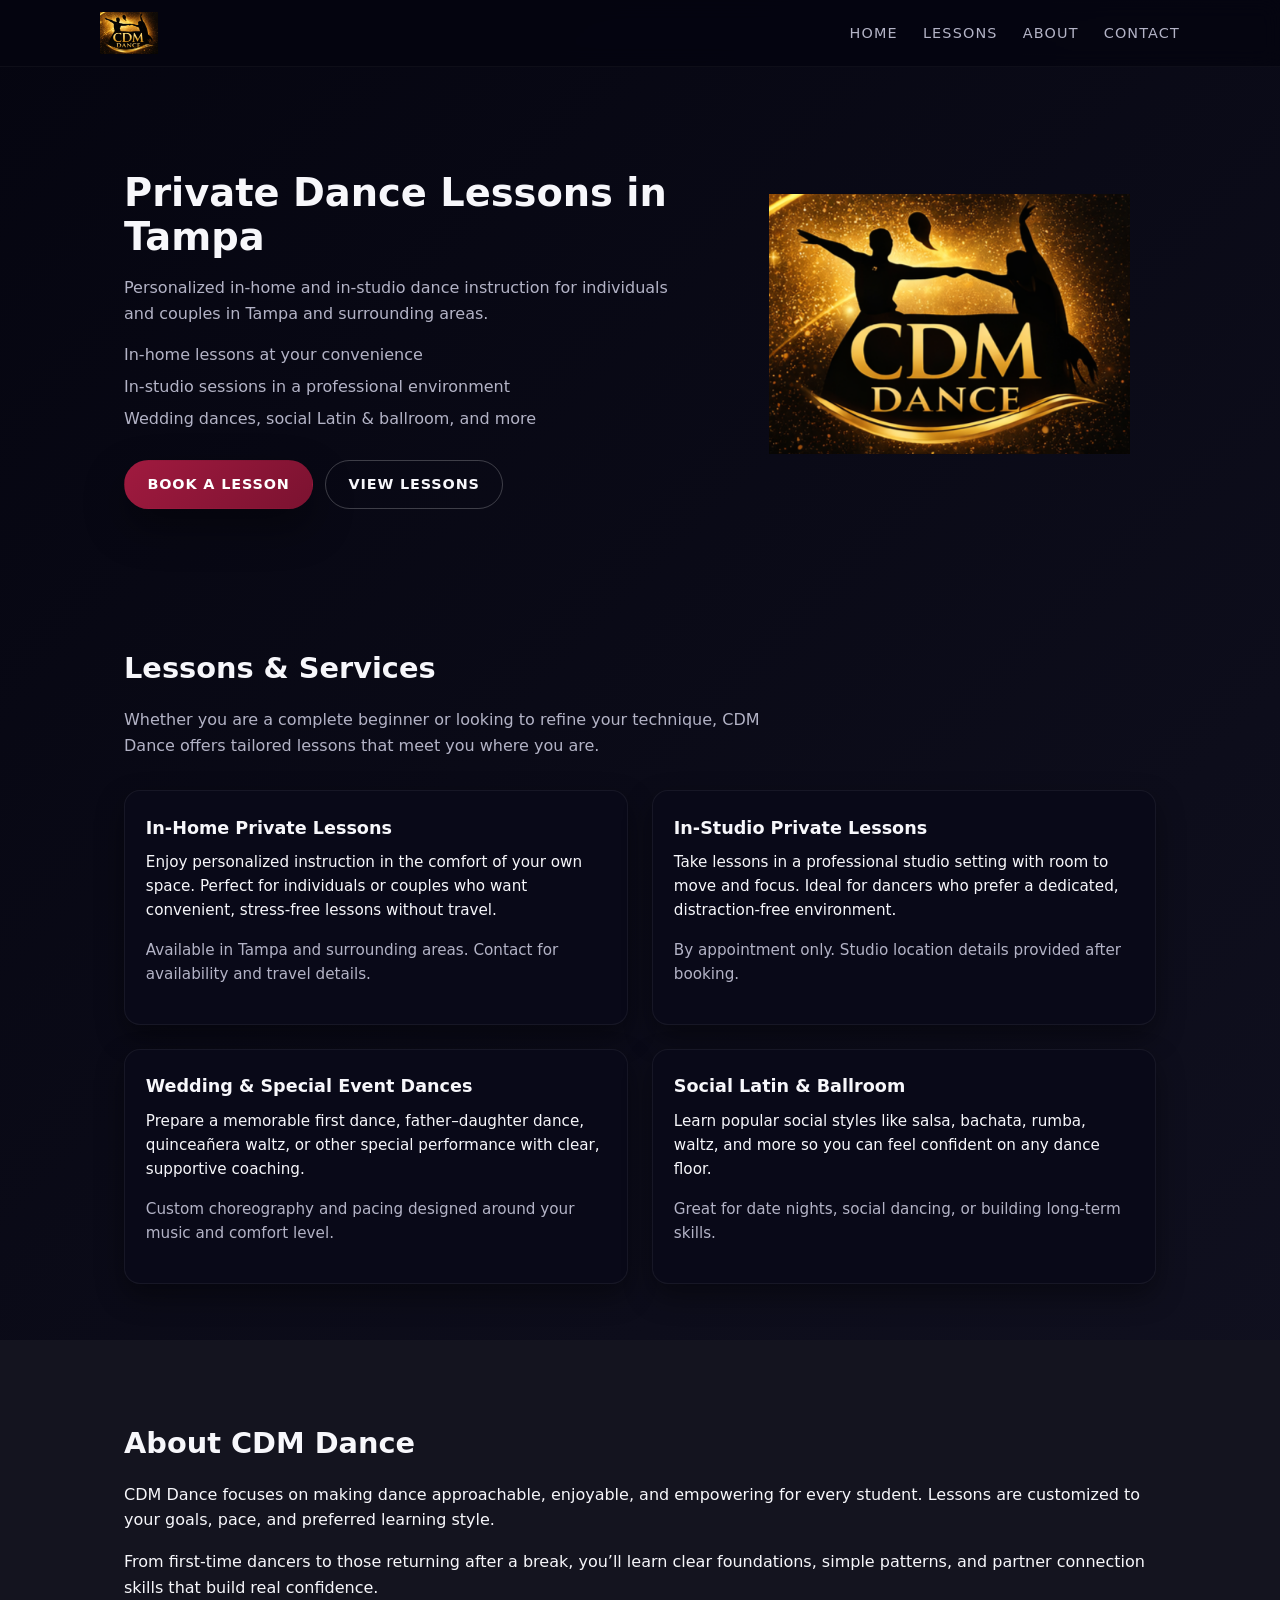
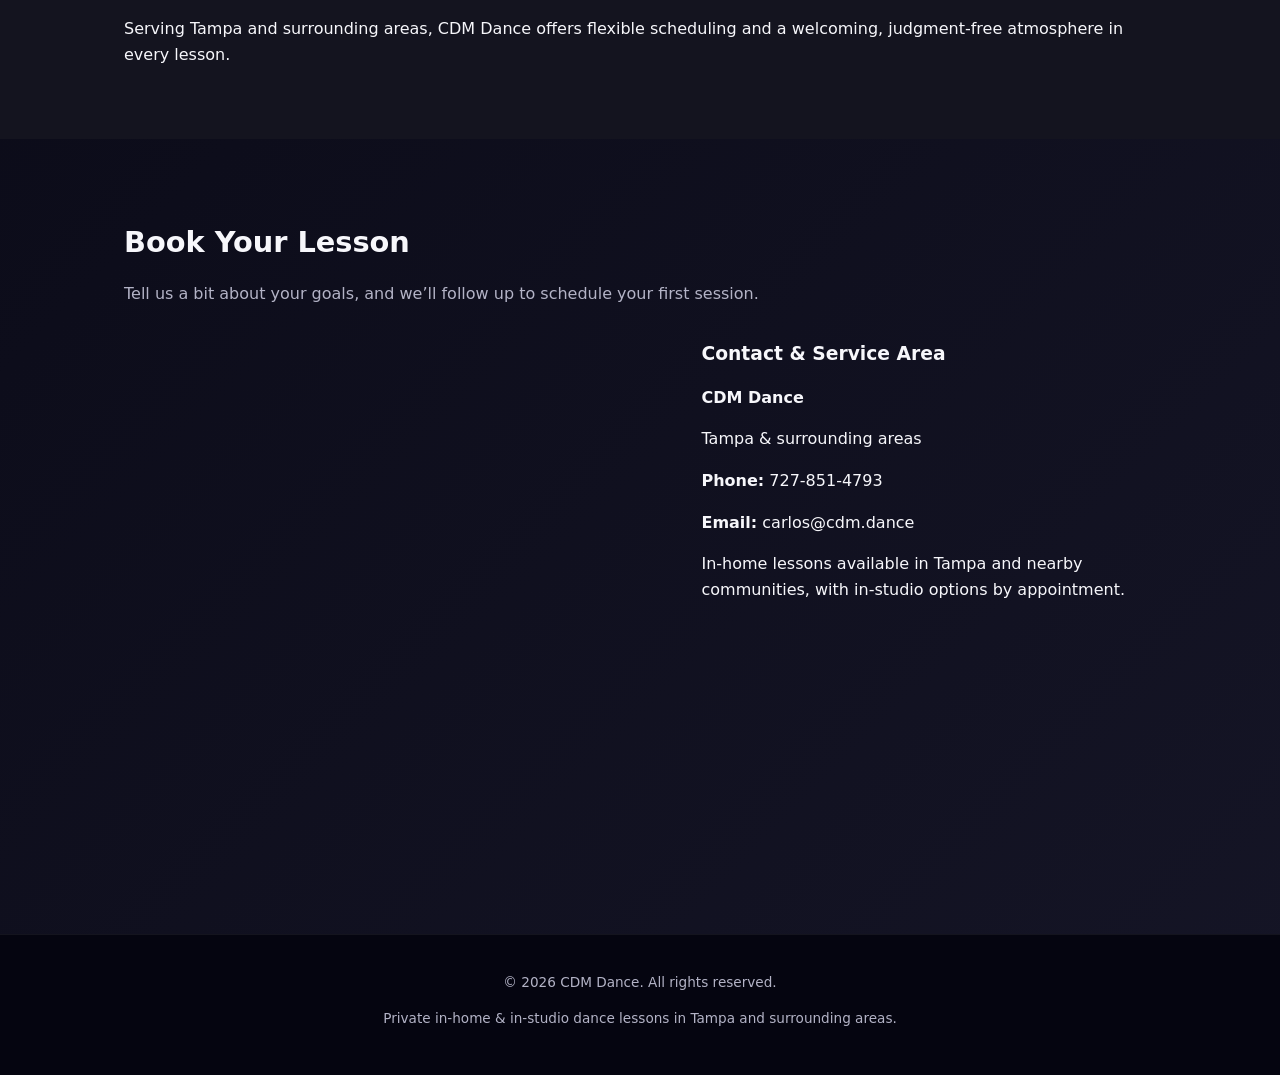
==== index.html @ bc5876c7 "Add files via upload" ====
<!DOCTYPE html>
<html lang="en">
<head>
  <meta charset="UTF-8">
  <meta name="viewport" content="width=device-width, initial-scale=1.0">
  <title>CDM Dance – Private Lessons in Tampa</title>
  <meta name="description" content="Private in-home and in-studio dance lessons in Tampa and surrounding areas. Personalized instruction for individuals and couples.">
  <link rel="stylesheet" href="styles.css">
</head>
<body>
  <header class="site-header">
    <div class="container header-inner">
      <div class="logo">
  <a href="#top">
    <img src="logo.png" alt="CDM Dance logo" class="logo-image">
  </a>
</div>
      <nav class="nav">
        <a href="#home">Home</a>
        <a href="#lessons">Lessons</a>
        <a href="#about">About</a>
        <a href="#contact">Contact</a>
      </nav>
    </div>
  </header>

  <main id="top">
    <!-- Hero / Home -->
    <section id="home" class="hero">
      <div class="container hero-inner">
        <div class="hero-text">
          <h1>Private Dance Lessons in Tampa</h1>
          <p>Personalized in-home and in-studio dance instruction for individuals and couples in Tampa and surrounding areas.</p>
          <ul class="hero-bullets">
            <li>In-home lessons at your convenience</li>
            <li>In-studio sessions in a professional environment</li>
            <li>Wedding dances, social Latin & ballroom, and more</li>
          </ul>
          <div class="hero-cta">
            <a href="#contact" class="btn btn-primary">Book a Lesson</a>
            <a href="#lessons" class="btn btn-secondary">View Lessons</a>
          </div>
        </div>
        <div class="hero-image">
  <div class="hero-logo-wrapper">
    <img src="logo.png" alt="CDM Dance logo" class="hero-logo">
  </div>
</div>
      </div>
    </section>

    <!-- Lessons / Services -->
    <section id="lessons" class="section">
      <div class="container">
        <h2>Lessons & Services</h2>
        <p class="section-intro">Whether you are a complete beginner or looking to refine your technique, CDM Dance offers tailored lessons that meet you where you are.</p>
        <div class="cards">
          <article class="card">
            <h3>In-Home Private Lessons</h3>
            <p>Enjoy personalized instruction in the comfort of your own space. Perfect for individuals or couples who want convenient, stress-free lessons without travel.</p>
            <p class="card-note">Available in Tampa and surrounding areas. Contact for availability and travel details.</p>
          </article>
          <article class="card">
            <h3>In-Studio Private Lessons</h3>
            <p>Take lessons in a professional studio setting with room to move and focus. Ideal for dancers who prefer a dedicated, distraction-free environment.</p>
            <p class="card-note">By appointment only. Studio location details provided after booking.</p>
          </article>
          <article class="card">
            <h3>Wedding & Special Event Dances</h3>
            <p>Prepare a memorable first dance, father–daughter dance, quinceañera waltz, or other special performance with clear, supportive coaching.</p>
            <p class="card-note">Custom choreography and pacing designed around your music and comfort level.</p>
          </article>
          <article class="card">
            <h3>Social Latin & Ballroom</h3>
            <p>Learn popular social styles like salsa, bachata, rumba, waltz, and more so you can feel confident on any dance floor.</p>
            <p class="card-note">Great for date nights, social dancing, or building long-term skills.</p>
          </article>
        </div>
      </div>
    </section>

    <!-- About -->
    <section id="about" class="section section-alt">
      <div class="container about-inner">
        <div>
          <h2>About CDM Dance</h2>
          <p>CDM Dance focuses on making dance approachable, enjoyable, and empowering for every student. Lessons are customized to your goals, pace, and preferred learning style.</p>
          <p>From first-time dancers to those returning after a break, you’ll learn clear foundations, simple patterns, and partner connection skills that build real confidence.</p>
          <p>Serving Tampa and surrounding areas, CDM Dance offers flexible scheduling and a welcoming, judgment-free atmosphere in every lesson.</p>
        </div>
      </div>
    </section>

    <!-- Contact -->
    <section id="contact" class="section">
      <div class="container">
        <h2>Book Your Lesson</h2>
        <p class="section-intro">Tell us a bit about your goals, and we’ll follow up to schedule your first session.</p>
        <div class="contact-layout">
         
    
    <iframe
      id="JotFormIFrame-260265611963054"
      title="Book Your First Dance Lesson"
      onload="window.parent.scrollTo(0,0)"
      allowtransparency="true"
      allow="geolocation; microphone; camera; fullscreen; payment"
      src="https://form.jotform.com/Mateu_Carlos/book-your-first-dance-lesson"
      frameborder="0"
      style="min-width:100%;max-width:100%;height:539px;border:none;"
      scrolling="no"
    >
    </iframe>
    <script src='https://cdn.jotfor.ms/s/umd/latest/for-form-embed-handler.js'></script>
    <script>window.jotformEmbedHandler("iframe[id='JotFormIFrame-260265611963054']", "https://form.jotform.com/")</script>
    
    

          <div class="contact-details">
            <h3>Contact & Service Area</h3>
            <p><strong>CDM Dance</strong></p>
            <p>Tampa & surrounding areas</p>
            <p><strong>Phone:</strong> <span>727-851-4793</span></p>
            <p><strong>Email:</strong> <span>carlos@cdm.dance</span></p>
            <p>In-home lessons available in Tampa and nearby communities, with in-studio options by appointment.</p>
          </div>
        </div>
      </div>
    </section>
  </main>

  <footer class="site-footer">
    <div class="container footer-inner">
      <p>&copy; <span id="year"></span> CDM Dance. All rights reserved.</p>
      <p class="footer-note">Private in-home & in-studio dance lessons in Tampa and surrounding areas.</p>
    </div>
  </footer>

  <script>
    // Set current year in footer
    document.getElementById('year').textContent = new Date().getFullYear();
  </script>
</body>
</html>
---- styles.css ----
:root {
  --primary: #a01a3f;      /* deep dance-inspired red */
  --primary-dark: #7b1230;
  --bg: #0b0b10;
  --bg-alt: #14141f;
  --text: #f7f7fb;
  --muted: #b3b3c6;
  --accent: #f5b042;
  --border: #26263a;
  --radius: 8px;
  --shadow-soft: 0 18px 40px rgba(0, 0, 0, 0.4);
  --max-width: 1080px;
  --font-main: system-ui, -apple-system, BlinkMacSystemFont, "Segoe UI", sans-serif;
}
.logo-image {
  height: 42px;
  display: block;
}

/* Replace the old hero-placeholder styles with these if you like,
   or just add these in addition. */
.hero-logo-wrapper {
  width: 100%;
  min-height: 220px;
  display: flex;
  align-items: center;
  justify-content: center;
}

.hero-logo {
  max-width: 100%;
  max-height: 260px;
  display: block;
}


/* Global reset */
*,
*::before,
*::after {
  box-sizing: border-box;
}

html,
body {
  margin: 0;
  padding: 0;
}

body {
  font-family: var(--font-main);
  background: linear-gradient(135deg, #050510, #151526);
  color: var(--text);
  line-height: 1.6;
}

/* Layout helpers */
.container {
  width: 100%;
  max-width: var(--max-width);
  margin: 0 auto;
  padding: 0 1.5rem;
}

/* Header */
.site-header {
  position: sticky;
  top: 0;
  z-index: 100;
  background: rgba(5, 5, 16, 0.9);
  backdrop-filter: blur(10px);
  border-bottom: 1px solid rgba(255, 255, 255, 0.04);
}

.header-inner {
  display: flex;
  align-items: center;
  justify-content: space-between;
  padding: 0.75rem 0;
}

.logo a {
  font-weight: 700;
  letter-spacing: 0.06em;
  text-transform: uppercase;
  font-size: 0.95rem;
  color: var(--text);
  text-decoration: none;
}

.nav a {
  margin-left: 1.25rem;
  font-size: 0.9rem;
  color: var(--muted);
  text-decoration: none;
  text-transform: uppercase;
  letter-spacing: 0.08em;
}

.nav a:hover {
  color: var(--accent);
}

/* Hero */
.hero {
  padding: 4.5rem 0 3.5rem;
}

.hero-inner {
  display: grid;
  grid-template-columns: minmax(0, 1.4fr) minmax(0, 1fr);
  gap: 2.5rem;
  align-items: center;
}

.hero-text h1 {
  font-size: 2.4rem;
  line-height: 1.15;
  margin-bottom: 1rem;
}

.hero-text p {
  font-size: 1rem;
  color: var(--muted);
  margin-bottom: 1rem;
}

.hero-bullets {
  list-style: none;
  padding: 0;
  margin: 0 0 1.75rem;
  color: var(--muted);
}

.hero-bullets li {
  margin-bottom: 0.4rem;
}

.hero-cta {
  display: flex;
  flex-wrap: wrap;
  gap: 0.75rem;
}

/* Buttons */
.btn {
  display: inline-flex;
  align-items: center;
  justify-content: center;
  padding: 0.75rem 1.4rem;
  border-radius: 999px;
  font-size: 0.9rem;
  font-weight: 600;
  letter-spacing: 0.06em;
  text-transform: uppercase;
  border: 1px solid transparent;
  cursor: pointer;
  text-decoration: none;
  transition: transform 0.15s ease, box-shadow 0.15s ease, background 0.15s ease, color 0.15s ease;
}

.btn-primary {
  background: linear-gradient(135deg, var(--primary), var(--primary-dark));
  color: #fff;
  box-shadow: var(--shadow-soft);
}

.btn-primary:hover {
  transform: translateY(-1px);
  box-shadow: 0 10px 26px rgba(0, 0, 0, 0.6);
}

.btn-secondary {
  background: transparent;
  color: var(--text);
  border-color: rgba(255, 255, 255, 0.22);
}

.btn-secondary:hover {
  border-color: var(--accent);
  color: var(--accent);
}

.full-width {
  width: 100%;
}

/* Hero image placeholder */
.hero-image {
  display: flex;
  align-items: center;
  justify-content: center;
}

.hero-placeholder {
  width: 100%;
  min-height: 220px;
  border-radius: 1.5rem;
  background: radial-gradient(circle at top left, rgba(255, 255, 255, 0.12), transparent 55%), #11111e;
  border: 1px solid rgba(255, 255, 255, 0.06);
  box-shadow: var(--shadow-soft);
  display: flex;
  flex-direction: column;
  align-items: center;
  justify-content: center;
  text-align: center;
}

.hero-placeholder span:first-child {
  font-size: 1.3rem;
  font-weight: 700;
  letter-spacing: 0.15em;
  text-transform: uppercase;
}

.hero-placeholder span:last-child {
  margin-top: 0.5rem;
  font-size: 0.9rem;
  color: var(--muted);
}

/* Sections */
.section {
  padding: 3.5rem 0;
}

.section-alt {
  background: var(--bg-alt);
}

.section h2 {
  font-size: 1.8rem;
  margin-bottom: 0.5rem;
}

.section-intro {
  max-width: 640px;
  color: var(--muted);
  margin-bottom: 2rem;
}

/* Cards (Lessons) */
.cards {
  display: grid;
  grid-template-columns: repeat(2, minmax(0, 1fr));
  gap: 1.5rem;
}

.card {
  background: rgba(10, 10, 25, 0.95);
  border-radius: 1rem;
  padding: 1.4rem 1.3rem;
  border: 1px solid rgba(255, 255, 255, 0.06);
  box-shadow: 0 12px 28px rgba(0, 0, 0, 0.4);
}

.card h3 {
  margin-top: 0;
  margin-bottom: 0.5rem;
  font-size: 1.1rem;
}

.card p {
  margin-top: 0;
  font-size: 0.95rem;
}

.card-note {
  margin-top: 0.75rem;
  font-size: 0.85rem;
  color: var(--muted);
}

/* About */
.about-inner {
  display: flex;
  gap: 2rem;
}

/* Contact */
.contact-layout {
  display: grid;
  grid-template-columns: minmax(0, 1.2fr) minmax(0, 1fr);
  gap: 2rem;
  align-items: flex-start;
}

.contact-form {
  background: rgba(7, 7, 20, 0.95);
  border-radius: 1rem;
  padding: 1.5rem;
  border: 1px solid rgba(255, 255, 255, 0.06);
  box-shadow: var(--shadow-soft);
}

.contact-form label {
  display: block;
  font-size: 0.85rem;
  margin-bottom: 0.75rem;
}

.contact-form input,
.contact-form select,
.contact-form textarea {
  width: 100%;
  margin-top: 0.3rem;
  padding: 0.55rem 0.7rem;
  border-radius: 0.6rem;
  border: 1px solid rgba(255, 255, 255, 0.18);
  background: rgba(3, 3, 15, 0.9);
  color: var(--text);
  font: inherit;
}

.contact-form input:focus,
.contact-form select:focus,
.contact-form textarea:focus {
  outline: 1px solid var(--accent);
  outline-offset: 1px;
}

.contact-details h3 {
  margin-top: 0;
  margin-bottom: 0.5rem;
}

/* Footer */
.site-footer {
  border-top: 1px solid rgba(255, 255, 255, 0.06);
  padding: 1.5rem 0 2rem;
  background: #050510;
}

.footer-inner {
  text-align: center;
  font-size: 0.85rem;
  color: var(--muted);
}

.footer-note {
  margin-top: 0.35rem;
}

/* Responsive */
@media (max-width: 900px) {
  .hero-inner,
  .cards,
  .contact-layout {
    grid-template-columns: minmax(0, 1fr);
  }

  .hero {
    padding-top: 3.25rem;
  }

  .hero-inner {
    gap: 2rem;
  }
}

@media (max-width: 720px) {
  .header-inner {
    flex-direction: column;
    align-items: flex-start;
  }

  .nav {
    margin-top: 0.5rem;
  }

  .nav a {
    margin: 0 0.75rem 0.4rem 0;
  }

  .hero-text h1 {
    font-size: 2rem;
  }
}
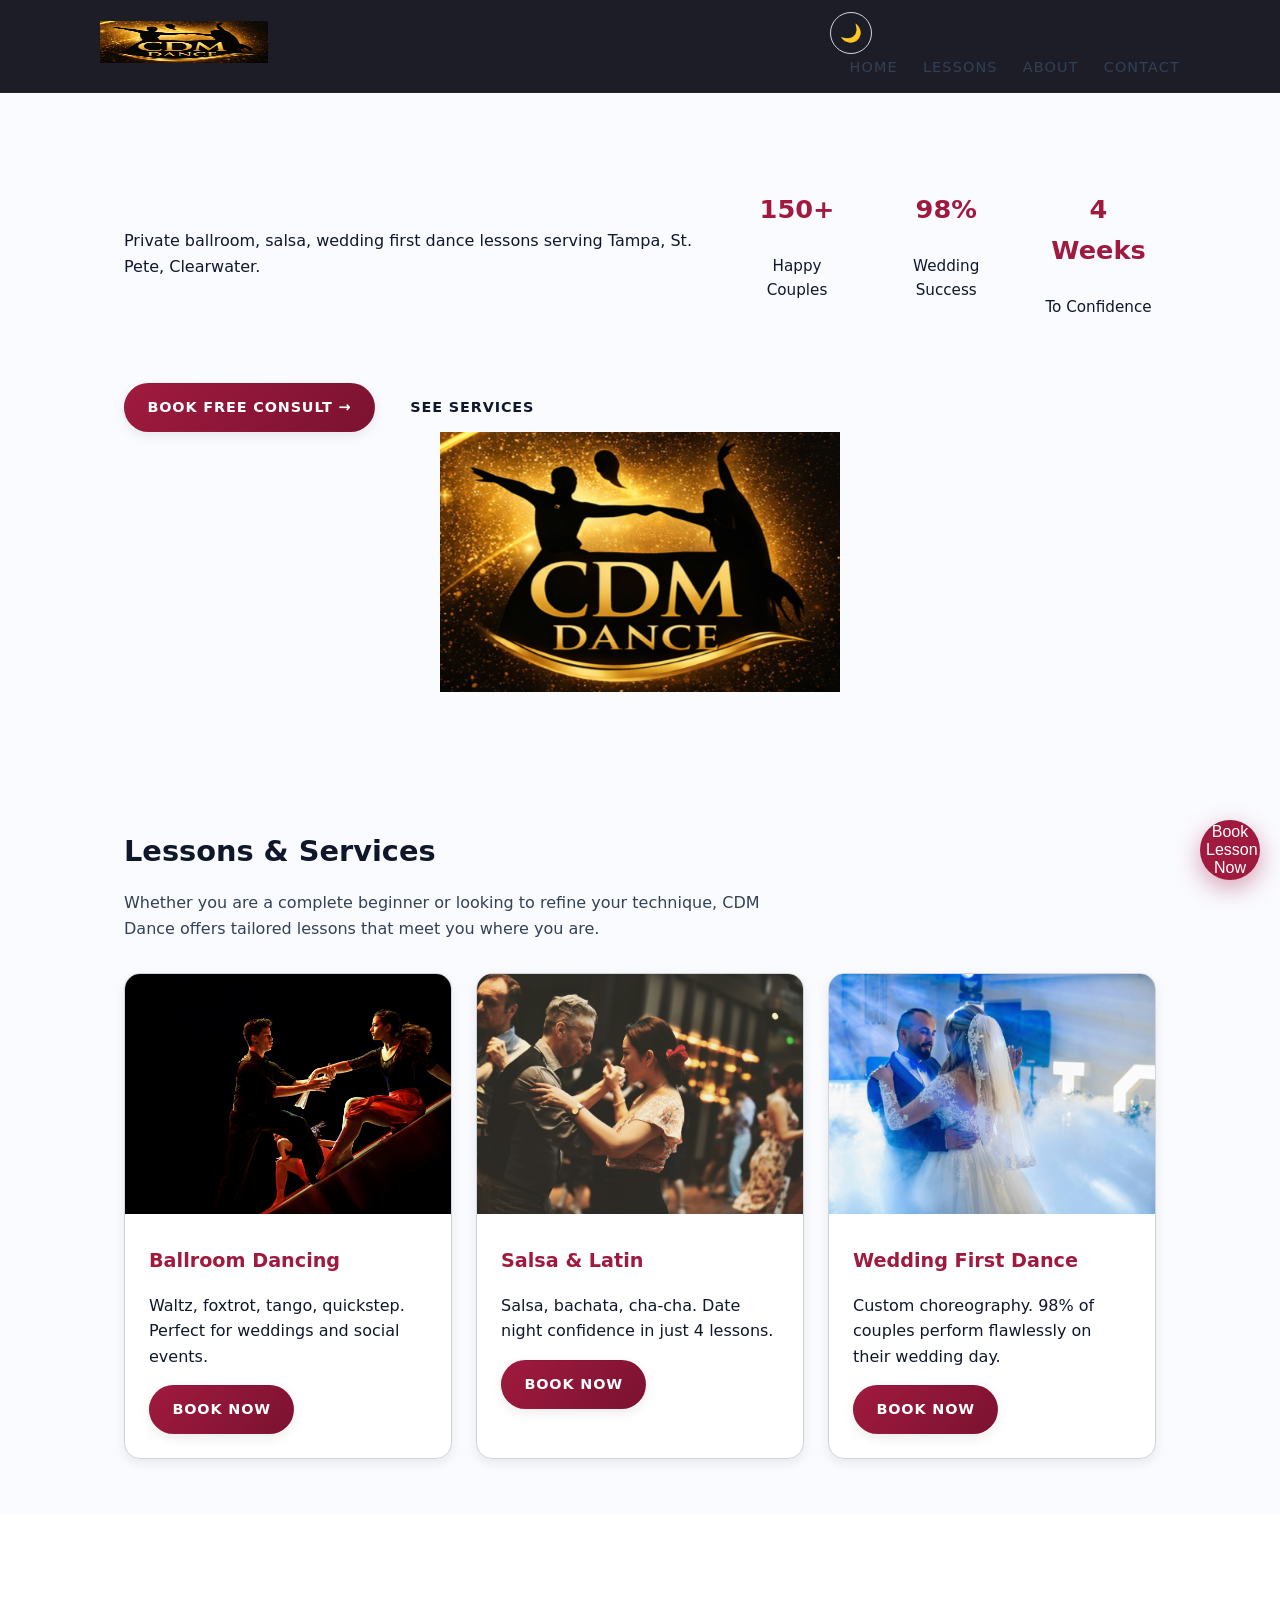
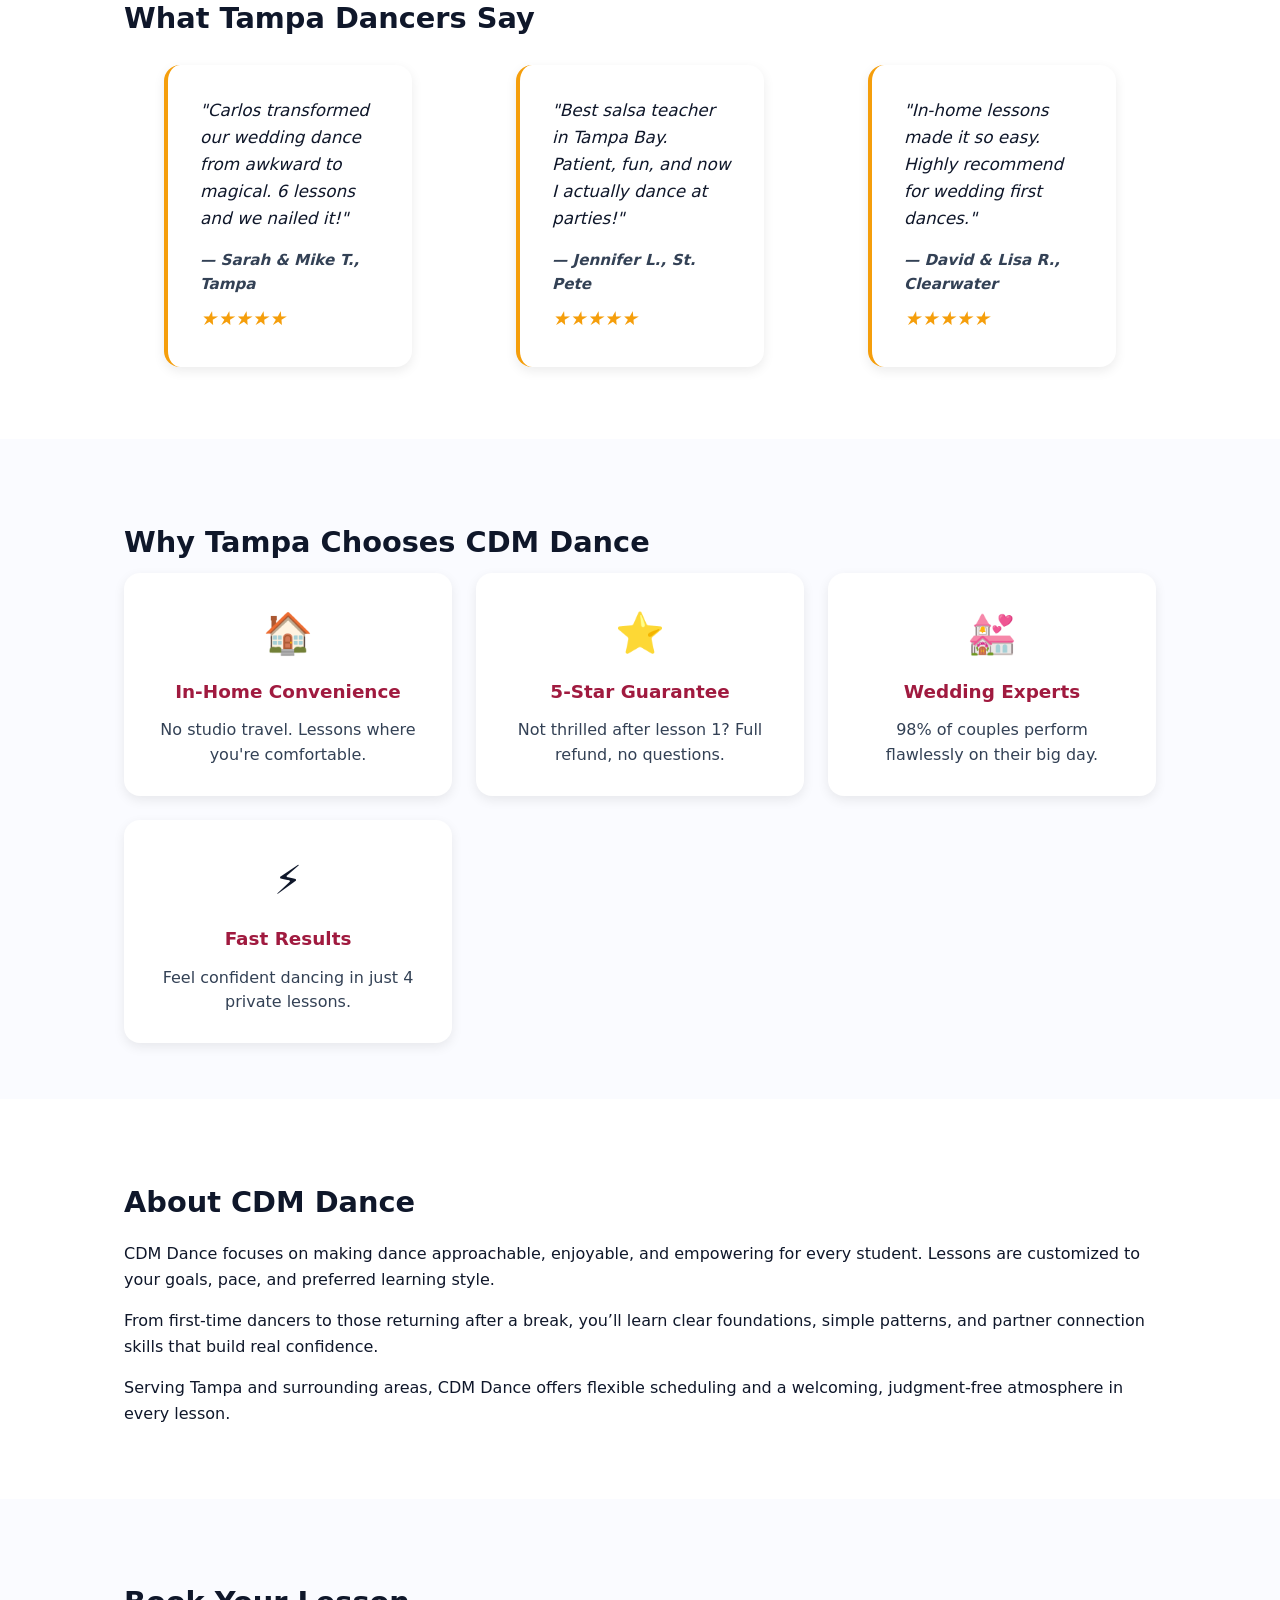
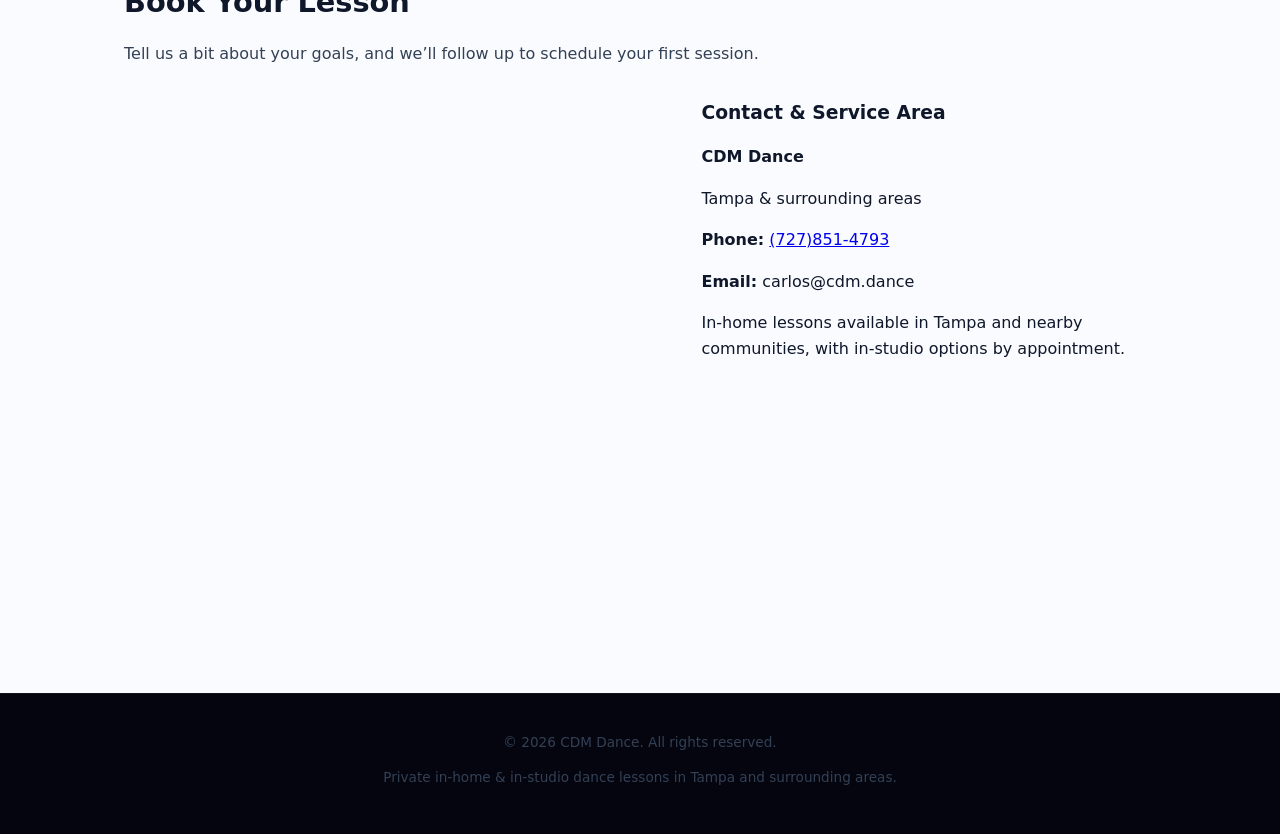
==== commit 6649eaeb: "Add files via upload" ====
--- a/index.html
+++ b/index.html
@@ -3,8 +3,44 @@
 <head>
   <meta charset="UTF-8">
   <meta name="viewport" content="width=device-width, initial-scale=1.0">
-  <title>CDM Dance – Private Lessons in Tampa</title>
-  <meta name="description" content="Private in-home and in-studio dance lessons in Tampa and surrounding areas. Personalized instruction for individuals and couples.">
+<meta name="robots" content="index, follow">
+<meta name="mobile-web-app-capable" content="yes">
+<link rel="dns-prefetch" href="//fonts.googleapis.com">
+  
+  <!-- SEO Title & Description -->
+  <title>Private Ballroom Dance Lessons Tampa | CDM Dance | In-Home</title>
+  <meta name="description" content="⭐5 Private dance lessons Tampa. In-home ballroom, wedding first dance, salsa. Serving Tampa, St Pete, Clearwater. Book your 1st lesson now!">
+  
+  <!-- Keywords for Tampa searches -->
+  <meta name="keywords" content="dance lessons Tampa, ballroom Tampa, wedding dance Tampa, salsa lessons Tampa, private dance instructor">
+  
+  <!-- Social Media Sharing -->
+  <meta property="og:title" content="Private Dance Lessons Tampa | CDM Dance">
+  <meta property="og:description" content="Tampa's top private dance instructor. Wedding dances, ballroom, salsa. In-home lessons.">
+  <meta property="og:image" content="https://cdm.dance/logo.jpg">
+  <meta property="og:url" content="https://cdm.dance">
+  
+  <!-- Google Rich Results -->
+  <script type="application/ld+json">
+  {
+    "@context": "https://schema.org",
+    "@type": "DanceInstruction",
+    "name": "CDM Dance - Carlos",
+    "description": "Private ballroom dance lessons in Tampa Bay",
+    "url": "https://cdm.dance",
+    "areaServed": {
+      "@type": "Place",
+      "name": "Tampa Bay Area"
+    },
+    "telephone": "+1-727-851-4793"
+  }
+  </script>
+  
+  <!-- Speed Boost -->
+  <link rel="preload" href="styles.css" as="style">
+  <link rel="preload" href="logo.jpg" as="image">
+  <link rel="canonical" href="https://cdm.dance">
+  
   <link rel="stylesheet" href="styles.css">
 </head>
 <body>
@@ -12,10 +48,13 @@
     <div class="container header-inner">
       <div class="logo">
   <a href="#top">
-    <img src="logo.png" alt="CDM Dance logo" class="logo-image">
+    <img src="logo.png" alt="CDM Dance - Private Dance Lessons Tampa" class="logo-image" width="168" height="42" loading="eager">
   </a>
 </div>
       <nav class="nav">
+<button id="theme-toggle" class="theme-toggle" aria-label="Toggle theme">
+  🌙
+</button>
         <a href="#home">Home</a>
         <a href="#lessons">Lessons</a>
         <a href="#about">About</a>
@@ -28,22 +67,21 @@
     <!-- Hero / Home -->
     <section id="home" class="hero">
       <div class="container hero-inner">
-        <div class="hero-text">
-          <h1>Private Dance Lessons in Tampa</h1>
-          <p>Personalized in-home and in-studio dance instruction for individuals and couples in Tampa and surrounding areas.</p>
-          <ul class="hero-bullets">
-            <li>In-home lessons at your convenience</li>
-            <li>In-studio sessions in a professional environment</li>
-            <li>Wedding dances, social Latin & ballroom, and more</li>
-          </ul>
-          <div class="hero-cta">
-            <a href="#contact" class="btn btn-primary">Book a Lesson</a>
-            <a href="#lessons" class="btn btn-secondary">View Lessons</a>
-          </div>
+          <p>Private ballroom, salsa, wedding first dance lessons serving Tampa, St. Pete, Clearwater.</p>
+  <div class="stats-row">
+    <div class="stat"><strong>150+</strong><br>Happy Couples</div>
+    <div class="stat"><strong>98%</strong><br>Wedding Success</div>
+    <div class="stat"><strong>4 Weeks</strong><br>To Confidence</div>
+  </div>
+  <div class="hero-cta">
+    <a href="#contact" class="btn btn-primary">Book Free Consult →</a>
+    <a href="#lessons" class="btn btn-secondary">See Services</a>
+  </div>
+</div>
         </div>
         <div class="hero-image">
   <div class="hero-logo-wrapper">
-    <img src="logo.png" alt="CDM Dance logo" class="hero-logo">
+    <img src="logo.png" alt="CDM Dance logo" class="hero-logo" width="400" height="260" loading="lazy">
   </div>
 </div>
       </div>
@@ -54,31 +92,92 @@
       <div class="container">
         <h2>Lessons & Services</h2>
         <p class="section-intro">Whether you are a complete beginner or looking to refine your technique, CDM Dance offers tailored lessons that meet you where you are.</p>
-        <div class="cards">
-          <article class="card">
-            <h3>In-Home Private Lessons</h3>
-            <p>Enjoy personalized instruction in the comfort of your own space. Perfect for individuals or couples who want convenient, stress-free lessons without travel.</p>
-            <p class="card-note">Available in Tampa and surrounding areas. Contact for availability and travel details.</p>
-          </article>
-          <article class="card">
-            <h3>In-Studio Private Lessons</h3>
-            <p>Take lessons in a professional studio setting with room to move and focus. Ideal for dancers who prefer a dedicated, distraction-free environment.</p>
-            <p class="card-note">By appointment only. Studio location details provided after booking.</p>
-          </article>
-          <article class="card">
-            <h3>Wedding & Special Event Dances</h3>
-            <p>Prepare a memorable first dance, father–daughter dance, quinceañera waltz, or other special performance with clear, supportive coaching.</p>
-            <p class="card-note">Custom choreography and pacing designed around your music and comfort level.</p>
-          </article>
-          <article class="card">
-            <h3>Social Latin & Ballroom</h3>
-            <p>Learn popular social styles like salsa, bachata, rumba, waltz, and more so you can feel confident on any dance floor.</p>
-            <p class="card-note">Great for date nights, social dancing, or building long-term skills.</p>
-          </article>
-        </div>
-      </div>
-    </section>
-
+       <div class="service-grid">
+  <article class="service-card">
+    <img src="ballroom.jpg" alt="Ballroom waltz lesson Tampa private instructor" loading="lazy" width="400" height="300">
+    <div class="service-content">
+      <h3>Ballroom Dancing</h3>
+      <p>Waltz, foxtrot, tango, quickstep. Perfect for weddings and social events.</p>
+      <a href="#contact" class="btn btn-primary">Book Now</a>
+    </div>
+  </article>
+  
+  <article class="service-card">
+    <img src="salsa.jpg" alt="Salsa dance lessons Tampa private instructor" loading="lazy" width="400" height="300">
+    <div class="service-content">
+      <h3>Salsa & Latin</h3>
+      <p>Salsa, bachata, cha-cha. Date night confidence in just 4 lessons.</p>
+      <a href="#contact" class="btn btn-primary">Book Now</a>
+    </div>
+  </article>
+  
+  <article class="service-card">
+    <img src="wedding.jpg" alt="Wedding first dance lessons Tampa" loading="lazy" width="400" height="300">
+    <div class="service-content">
+      <h3>Wedding First Dance</h3>
+      <p>Custom choreography. 98% of couples perform flawlessly on their wedding day.</p>
+      <a href="#contact" class="btn btn-primary">Book Now</a>
+    </div>
+  </article>
+</div>
+      </div>
+    </section>
+<!-- Testimonials Section - ADD THIS ENTIRE BLOCK -->
+<section id="testimonials" class="section section-alt">
+  <div class="container">
+    <h2>What Tampa Dancers Say</h2>
+    <div class="testimonials-grid">
+      <blockquote class="testimonial">
+        <p>"Carlos transformed our wedding dance from awkward to magical. 6 lessons and we nailed it!"</p>
+        <cite>— Sarah & Mike T., Tampa</cite>
+        <div class="stars">★★★★★</div>
+      </blockquote>
+      
+      <blockquote class="testimonial">
+        <p>"Best salsa teacher in Tampa Bay. Patient, fun, and now I actually dance at parties!"</p>
+        <cite>— Jennifer L., St. Pete</cite>
+        <div class="stars">★★★★★</div>
+      </blockquote>
+      
+      <blockquote class="testimonial">
+        <p>"In-home lessons made it so easy. Highly recommend for wedding first dances."</p>
+        <cite>— David & Lisa R., Clearwater</cite>
+        <div class="stars">★★★★★</div>
+      </blockquote>
+    </div>
+  </div>
+</section> 
+<!-- Why Choose CDM - ADD THIS ENTIRE BLOCK -->
+<section id="why-choose" class="section">
+  <div class="container">
+    <h2>Why Tampa Chooses CDM Dance</h2>
+    <div class="features-grid">
+      <div class="feature">
+        <div class="feature-icon">🏠</div>
+        <h3>In-Home Convenience</h3>
+        <p>No studio travel. Lessons where you're comfortable.</p>
+      </div>
+      
+      <div class="feature">
+        <div class="feature-icon">⭐</div>
+        <h3>5-Star Guarantee</h3>
+        <p>Not thrilled after lesson 1? Full refund, no questions.</p>
+      </div>
+      
+      <div class="feature">
+        <div class="feature-icon">💒</div>
+        <h3>Wedding Experts</h3>
+        <p>98% of couples perform flawlessly on their big day.</p>
+      </div>
+      
+      <div class="feature">
+        <div class="feature-icon">⚡</div>
+        <h3>Fast Results</h3>
+        <p>Feel confident dancing in just 4 private lessons.</p>
+      </div>
+    </div>
+  </div>
+</section>
     <!-- About -->
     <section id="about" class="section section-alt">
       <div class="container about-inner">
@@ -120,7 +219,7 @@
             <h3>Contact & Service Area</h3>
             <p><strong>CDM Dance</strong></p>
             <p>Tampa & surrounding areas</p>
-            <p><strong>Phone:</strong> <span>727-851-4793</span></p>
+            <p><strong>Phone:</strong> <a href="tel: +17278514793"> (727)851-4793 </a></p>
             <p><strong>Email:</strong> <span>carlos@cdm.dance</span></p>
             <p>In-home lessons available in Tampa and nearby communities, with in-studio options by appointment.</p>
           </div>
@@ -136,9 +235,48 @@
     </div>
   </footer>
 
-  <script>
-    // Set current year in footer
-    document.getElementById('year').textContent = new Date().getFullYear();
-  </script>
+<script>
+  // Set current year
+  document.getElementById('year').textContent = new Date().getFullYear();
+  
+  // Sticky book button
+  document.querySelector('.sticky-book')?.addEventListener('click', () => {
+    document.getElementById('contact').scrollIntoView({ behavior: 'smooth' });
+  });
+  
+  // Theme toggle
+  const themeToggle = document.getElementById('theme-toggle');
+  const html = document.documentElement;
+  
+  // Load saved theme or system preference
+  const savedTheme = localStorage.getItem('theme');
+  const prefersDark = window.matchMedia('(prefers-color-scheme: dark)').matches;
+  
+  if (savedTheme === 'dark' || (!savedTheme && prefersDark)) {
+    html.setAttribute('data-theme', 'dark');
+    themeToggle.textContent = '☀️';
+  } else {
+    themeToggle.textContent = '🌙';
+  }
+  
+  // Toggle theme on click
+  themeToggle.addEventListener('click', () => {
+    const isDark = html.getAttribute('data-theme') === 'dark';
+    const newTheme = isDark ? 'light' : 'dark';
+    
+    html.setAttribute('data-theme', newTheme);
+    themeToggle.textContent = isDark ? '☀️' : '🌙';
+    localStorage.setItem('theme', newTheme);
+  });
+  
+  // Auto-switch if system preference changes
+  window.matchMedia('(prefers-color-scheme: dark)').addEventListener('change', (e) => {
+    if (!localStorage.getItem('theme')) {
+      html.setAttribute('data-theme', e.matches ? 'dark' : 'light');
+      themeToggle.textContent = e.matches ? '☀️' : '🌙';
+    }
+  });
+</script>
+<button id="book-now" class="sticky-book">Book Lesson Now</button>
 </body>
 </html>
--- a/styles.css
+++ b/styles.css
@@ -1,22 +1,29 @@
 :root {
-  --primary: #a01a3f;      /* deep dance-inspired red */
+  /* Light theme - FIXED readability */
+  --primary: #a01a3f;
   --primary-dark: #7b1230;
+  --bg: #fafbff;
+  --bg-alt: #ffffff;
+  --text: #0f172a;     /* Much darker - was #111827 */
+  --muted: #334155;    /* Darker gray */
+  --accent: #f59e0b;
+  --border: #d1d5db;
+  
+  --radius: 8px;
+  --shadow-soft: 0 4px 12px rgba(0, 0, 0, 0.08);
+  --max-width: 1080px;
+  --font-main: system-ui, -apple-system, BlinkMacSystemFont, "Segoe UI", sans-serif;
+}
+
+/* Dark theme */
+[data-theme="dark"] {
   --bg: #0b0b10;
   --bg-alt: #14141f;
   --text: #f7f7fb;
   --muted: #b3b3c6;
-  --accent: #f5b042;
   --border: #26263a;
-  --radius: 8px;
   --shadow-soft: 0 18px 40px rgba(0, 0, 0, 0.4);
-  --max-width: 1080px;
-  --font-main: system-ui, -apple-system, BlinkMacSystemFont, "Segoe UI", sans-serif;
-}
-.logo-image {
-  height: 42px;
-  display: block;
-}
-
+}
 /* Replace the old hero-placeholder styles with these if you like,
    or just add these in addition. */
 .hero-logo-wrapper {
@@ -49,11 +56,11 @@
 
 body {
   font-family: var(--font-main);
-  background: linear-gradient(135deg, #050510, #151526);
+  background: var(--bg);
   color: var(--text);
   line-height: 1.6;
-}
-
+  transition: background 0.3s ease, color 0.3s ease;
+}
 /* Layout helpers */
 .container {
   width: 100%;
@@ -98,6 +105,30 @@
 }
 
 .nav a:hover {
+
+  color: var(--accent);
+}
+.theme-toggle {
+  background: none;
+  border: 1px solid var(--border);
+  border-radius: 50%;
+  width: 42px;
+  height: 42px;
+  color: var(--text);
+  cursor: pointer;
+  display: flex;
+  align-items: center;
+  justify-content: center;
+  font-size: 1.1rem;
+  transition: all 0.2s ease;
+}
+
+.theme-toggle:hover {
+  background: rgba(255,255,255,0.1);
+  transform: scale(1.05);
+}
+
+[data-theme="dark"] .theme-toggle {
   color: var(--accent);
 }
 
@@ -140,6 +171,29 @@
   display: flex;
   flex-wrap: wrap;
   gap: 0.75rem;
+}
+.hero-subtitle {
+  font-size: 1.1rem;
+  font-weight: 600;
+  color: var(--accent);
+  margin: 0 0 1rem 0;
+}
+
+.stats-row {
+  display: flex;
+  gap: 2rem;
+  margin: 1.5rem 0;
+  font-size: 0.95rem;
+}
+
+.stat {
+  text-align: center;
+}
+
+.stat strong {
+  display: block;
+  font-size: 1.6rem;
+  color: var(--primary);
 }
 
 /* Buttons */
@@ -184,7 +238,17 @@
 .full-width {
   width: 100%;
 }
-
+@media (max-width: 720px) {
+  .btn {
+    min-height: 48px; /* Minimum touch target size */
+    padding: 0.875rem 1.5rem;
+    font-size: 1rem;
+  }
+  
+  .card {
+    padding: 1.75rem;
+  }
+}
 /* Hero image placeholder */
 .hero-image {
   display: flex;
@@ -240,43 +304,119 @@
 }
 
 /* Cards (Lessons) */
-.cards {
+.service-grid {
   display: grid;
-  grid-template-columns: repeat(2, minmax(0, 1fr));
+  grid-template-columns: repeat(auto-fit, minmax(320px, 1fr));
   gap: 1.5rem;
 }
 
-.card {
-  background: rgba(10, 10, 25, 0.95);
+.service-card {
+  background: var(--bg-alt);
   border-radius: 1rem;
-  padding: 1.4rem 1.3rem;
-  border: 1px solid rgba(255, 255, 255, 0.06);
-  box-shadow: 0 12px 28px rgba(0, 0, 0, 0.4);
-}
-
-.card h3 {
-  margin-top: 0;
-  margin-bottom: 0.5rem;
-  font-size: 1.1rem;
-}
-
-.card p {
-  margin-top: 0;
+  overflow: hidden;
+  border: 1px solid var(--border);
+  box-shadow: var(--shadow-soft);
+  transition: transform 0.3s ease, box-shadow 0.3s ease;
+}
+
+.service-card:hover {
+  transform: translateY(-8px);
+  box-shadow: 0 24px 48px rgba(0,0,0,0.2);
+}
+
+.service-card img {
+  width: 100%;
+  height: 240px;
+  object-fit: cover;
+}
+
+.service-content {
+  padding: 1.5rem;
+}
+
+.service-content h3 {
+  margin: 0 0 0.75rem 0;
+  color: var(--primary);
+  font-size: 1.2rem;
+}.testimonials-grid {
+  display: grid;
+  grid-template-columns: repeat(auto-fit, minmax(300px, 1fr));
+  gap: 1.5rem;
+}
+
+.testimonials-grid {
+  display: grid;
+  grid-template-columns: repeat(auto-fit, minmax(300px, 1fr));
+  gap: 1.5rem;
+}
+
+.testimonial {
+  background: var(--bg-alt);
+  padding: 2rem;
+  border-radius: 1rem;
+  border-left: 4px solid var(--accent);
+  font-style: italic;
+  box-shadow: var(--shadow-soft);
+}
+
+.testimonial p {
+  margin: 0 0 1rem 0;
+  font-size: 1.05rem;
+  line-height: 1.6;
+}
+
+.testimonial cite {
+  display: block;
+  margin: 1rem 0 0.5rem 0;
   font-size: 0.95rem;
-}
-
-.card-note {
-  margin-top: 0.75rem;
-  font-size: 0.85rem;
-  color: var(--muted);
-}
-
+  color: var(--muted);
+  font-weight: 600;
+}
+
+.stars {
+  color: var(--accent);
+  font-size: 1.2rem;
+}
 /* About */
 .about-inner {
   display: flex;
   gap: 2rem;
 }
-
+.features-grid {
+  display: grid;
+  grid-template-columns: repeat(auto-fit, minmax(260px, 1fr));
+  gap: 1.5rem;
+}
+
+.feature {
+  text-align: center;
+  padding: 1.75rem;
+  background: var(--bg-alt);
+  border-radius: 1rem;
+  box-shadow: var(--shadow-soft);
+  transition: transform 0.3s ease;
+}
+
+.feature:hover {
+  transform: translateY(-4px);
+}
+
+.feature-icon {
+  font-size: 2.5rem;
+  margin-bottom: 0.75rem;
+}
+
+.feature h3 {
+  margin: 0 0 0.75rem 0;
+  color: var(--primary);
+  font-size: 1.15rem;
+}
+
+.feature p {
+  margin: 0;
+  color: var(--muted);
+  line-height: 1.55;
+}
 /* Contact */
 .contact-layout {
   display: grid;
@@ -362,17 +502,56 @@
   .header-inner {
     flex-direction: column;
     align-items: flex-start;
+    padding: 0.75rem 1.5rem;
   }
 
   .nav {
-    margin-top: 0.5rem;
+    margin-top: 0.75rem;
+    width: 100%;
+    display: flex;
+    flex-wrap: wrap;
+    gap: 0.5rem;
   }
 
   .nav a {
-    margin: 0 0.75rem 0.4rem 0;
-  }
-
-  .hero-text h1 {
-    font-size: 2rem;
-  }
-}
+    margin: 0;
+    padding: 0.5rem 0.75rem;
+    font-size: 0.85rem;
+    border-radius: 20px;
+    background: rgba(255,255,255,0.08);
+    border: 1px solid rgba(255,255,255,0.12);
+  }
+
+  .nav a:hover {
+    background: var(--accent);
+    color: #000;
+  }
+}
+.hero-text h1 {
+    font-size: 1.8rem;
+    line-height: 1.2;
+  }
+.sticky-book {
+  position: fixed;
+  bottom: 20px;
+  right: 20px;
+  z-index: 1000;
+  width: 60px;
+  height: 60px;
+  border-radius: 50%;
+  background: var(--primary);
+  color: white;
+  border: none;
+  font-size: 1rem;
+  box-shadow: 0 8px 24px rgba(160, 26, 63, 0.4);
+  cursor: pointer;
+}
+
+@media (max-width: 720px) {
+  .sticky-book {
+    bottom: 15px;
+    right: 15px;
+    width: 56px;
+    height: 56px;
+  }
+}
--- a/styles.css
+++ b/styles.css
@@ -1,22 +1,29 @@
 :root {
-  --primary: #a01a3f;      /* deep dance-inspired red */
+  /* Light theme - FIXED readability */
+  --primary: #a01a3f;
   --primary-dark: #7b1230;
+  --bg: #fafbff;
+  --bg-alt: #ffffff;
+  --text: #0f172a;     /* Much darker - was #111827 */
+  --muted: #334155;    /* Darker gray */
+  --accent: #f59e0b;
+  --border: #d1d5db;
+  
+  --radius: 8px;
+  --shadow-soft: 0 4px 12px rgba(0, 0, 0, 0.08);
+  --max-width: 1080px;
+  --font-main: system-ui, -apple-system, BlinkMacSystemFont, "Segoe UI", sans-serif;
+}
+
+/* Dark theme */
+[data-theme="dark"] {
   --bg: #0b0b10;
   --bg-alt: #14141f;
   --text: #f7f7fb;
   --muted: #b3b3c6;
-  --accent: #f5b042;
   --border: #26263a;
-  --radius: 8px;
   --shadow-soft: 0 18px 40px rgba(0, 0, 0, 0.4);
-  --max-width: 1080px;
-  --font-main: system-ui, -apple-system, BlinkMacSystemFont, "Segoe UI", sans-serif;
-}
-.logo-image {
-  height: 42px;
-  display: block;
-}
-
+}
 /* Replace the old hero-placeholder styles with these if you like,
    or just add these in addition. */
 .hero-logo-wrapper {
@@ -49,11 +56,11 @@
 
 body {
   font-family: var(--font-main);
-  background: linear-gradient(135deg, #050510, #151526);
+  background: var(--bg);
   color: var(--text);
   line-height: 1.6;
-}
-
+  transition: background 0.3s ease, color 0.3s ease;
+}
 /* Layout helpers */
 .container {
   width: 100%;
@@ -98,6 +105,30 @@
 }
 
 .nav a:hover {
+
+  color: var(--accent);
+}
+.theme-toggle {
+  background: none;
+  border: 1px solid var(--border);
+  border-radius: 50%;
+  width: 42px;
+  height: 42px;
+  color: var(--text);
+  cursor: pointer;
+  display: flex;
+  align-items: center;
+  justify-content: center;
+  font-size: 1.1rem;
+  transition: all 0.2s ease;
+}
+
+.theme-toggle:hover {
+  background: rgba(255,255,255,0.1);
+  transform: scale(1.05);
+}
+
+[data-theme="dark"] .theme-toggle {
   color: var(--accent);
 }
 
@@ -140,6 +171,29 @@
   display: flex;
   flex-wrap: wrap;
   gap: 0.75rem;
+}
+.hero-subtitle {
+  font-size: 1.1rem;
+  font-weight: 600;
+  color: var(--accent);
+  margin: 0 0 1rem 0;
+}
+
+.stats-row {
+  display: flex;
+  gap: 2rem;
+  margin: 1.5rem 0;
+  font-size: 0.95rem;
+}
+
+.stat {
+  text-align: center;
+}
+
+.stat strong {
+  display: block;
+  font-size: 1.6rem;
+  color: var(--primary);
 }
 
 /* Buttons */
@@ -184,7 +238,17 @@
 .full-width {
   width: 100%;
 }
-
+@media (max-width: 720px) {
+  .btn {
+    min-height: 48px; /* Minimum touch target size */
+    padding: 0.875rem 1.5rem;
+    font-size: 1rem;
+  }
+  
+  .card {
+    padding: 1.75rem;
+  }
+}
 /* Hero image placeholder */
 .hero-image {
   display: flex;
@@ -240,43 +304,119 @@
 }
 
 /* Cards (Lessons) */
-.cards {
+.service-grid {
   display: grid;
-  grid-template-columns: repeat(2, minmax(0, 1fr));
+  grid-template-columns: repeat(auto-fit, minmax(320px, 1fr));
   gap: 1.5rem;
 }
 
-.card {
-  background: rgba(10, 10, 25, 0.95);
+.service-card {
+  background: var(--bg-alt);
   border-radius: 1rem;
-  padding: 1.4rem 1.3rem;
-  border: 1px solid rgba(255, 255, 255, 0.06);
-  box-shadow: 0 12px 28px rgba(0, 0, 0, 0.4);
-}
-
-.card h3 {
-  margin-top: 0;
-  margin-bottom: 0.5rem;
-  font-size: 1.1rem;
-}
-
-.card p {
-  margin-top: 0;
+  overflow: hidden;
+  border: 1px solid var(--border);
+  box-shadow: var(--shadow-soft);
+  transition: transform 0.3s ease, box-shadow 0.3s ease;
+}
+
+.service-card:hover {
+  transform: translateY(-8px);
+  box-shadow: 0 24px 48px rgba(0,0,0,0.2);
+}
+
+.service-card img {
+  width: 100%;
+  height: 240px;
+  object-fit: cover;
+}
+
+.service-content {
+  padding: 1.5rem;
+}
+
+.service-content h3 {
+  margin: 0 0 0.75rem 0;
+  color: var(--primary);
+  font-size: 1.2rem;
+}.testimonials-grid {
+  display: grid;
+  grid-template-columns: repeat(auto-fit, minmax(300px, 1fr));
+  gap: 1.5rem;
+}
+
+.testimonials-grid {
+  display: grid;
+  grid-template-columns: repeat(auto-fit, minmax(300px, 1fr));
+  gap: 1.5rem;
+}
+
+.testimonial {
+  background: var(--bg-alt);
+  padding: 2rem;
+  border-radius: 1rem;
+  border-left: 4px solid var(--accent);
+  font-style: italic;
+  box-shadow: var(--shadow-soft);
+}
+
+.testimonial p {
+  margin: 0 0 1rem 0;
+  font-size: 1.05rem;
+  line-height: 1.6;
+}
+
+.testimonial cite {
+  display: block;
+  margin: 1rem 0 0.5rem 0;
   font-size: 0.95rem;
-}
-
-.card-note {
-  margin-top: 0.75rem;
-  font-size: 0.85rem;
-  color: var(--muted);
-}
-
+  color: var(--muted);
+  font-weight: 600;
+}
+
+.stars {
+  color: var(--accent);
+  font-size: 1.2rem;
+}
 /* About */
 .about-inner {
   display: flex;
   gap: 2rem;
 }
-
+.features-grid {
+  display: grid;
+  grid-template-columns: repeat(auto-fit, minmax(260px, 1fr));
+  gap: 1.5rem;
+}
+
+.feature {
+  text-align: center;
+  padding: 1.75rem;
+  background: var(--bg-alt);
+  border-radius: 1rem;
+  box-shadow: var(--shadow-soft);
+  transition: transform 0.3s ease;
+}
+
+.feature:hover {
+  transform: translateY(-4px);
+}
+
+.feature-icon {
+  font-size: 2.5rem;
+  margin-bottom: 0.75rem;
+}
+
+.feature h3 {
+  margin: 0 0 0.75rem 0;
+  color: var(--primary);
+  font-size: 1.15rem;
+}
+
+.feature p {
+  margin: 0;
+  color: var(--muted);
+  line-height: 1.55;
+}
 /* Contact */
 .contact-layout {
   display: grid;
@@ -362,17 +502,56 @@
   .header-inner {
     flex-direction: column;
     align-items: flex-start;
+    padding: 0.75rem 1.5rem;
   }
 
   .nav {
-    margin-top: 0.5rem;
+    margin-top: 0.75rem;
+    width: 100%;
+    display: flex;
+    flex-wrap: wrap;
+    gap: 0.5rem;
   }
 
   .nav a {
-    margin: 0 0.75rem 0.4rem 0;
-  }
-
-  .hero-text h1 {
-    font-size: 2rem;
-  }
-}
+    margin: 0;
+    padding: 0.5rem 0.75rem;
+    font-size: 0.85rem;
+    border-radius: 20px;
+    background: rgba(255,255,255,0.08);
+    border: 1px solid rgba(255,255,255,0.12);
+  }
+
+  .nav a:hover {
+    background: var(--accent);
+    color: #000;
+  }
+}
+.hero-text h1 {
+    font-size: 1.8rem;
+    line-height: 1.2;
+  }
+.sticky-book {
+  position: fixed;
+  bottom: 20px;
+  right: 20px;
+  z-index: 1000;
+  width: 60px;
+  height: 60px;
+  border-radius: 50%;
+  background: var(--primary);
+  color: white;
+  border: none;
+  font-size: 1rem;
+  box-shadow: 0 8px 24px rgba(160, 26, 63, 0.4);
+  cursor: pointer;
+}
+
+@media (max-width: 720px) {
+  .sticky-book {
+    bottom: 15px;
+    right: 15px;
+    width: 56px;
+    height: 56px;
+  }
+}
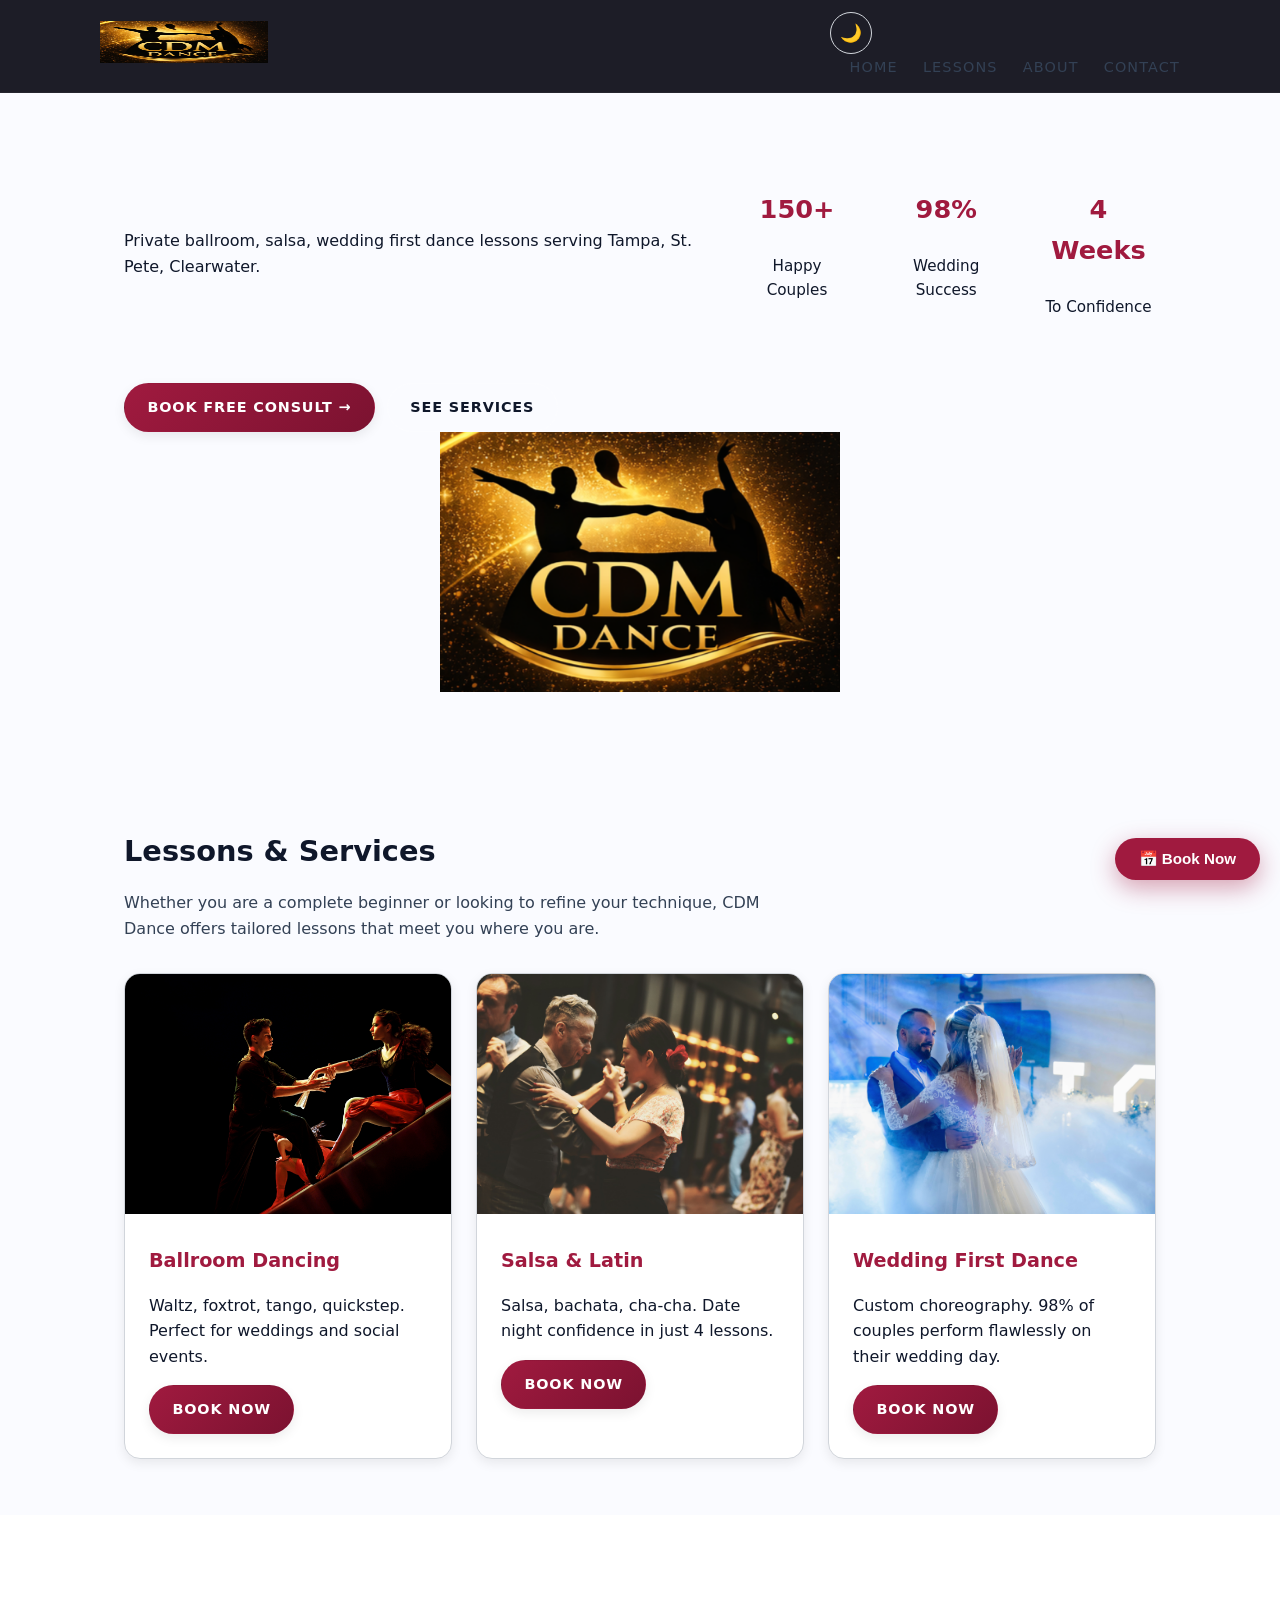
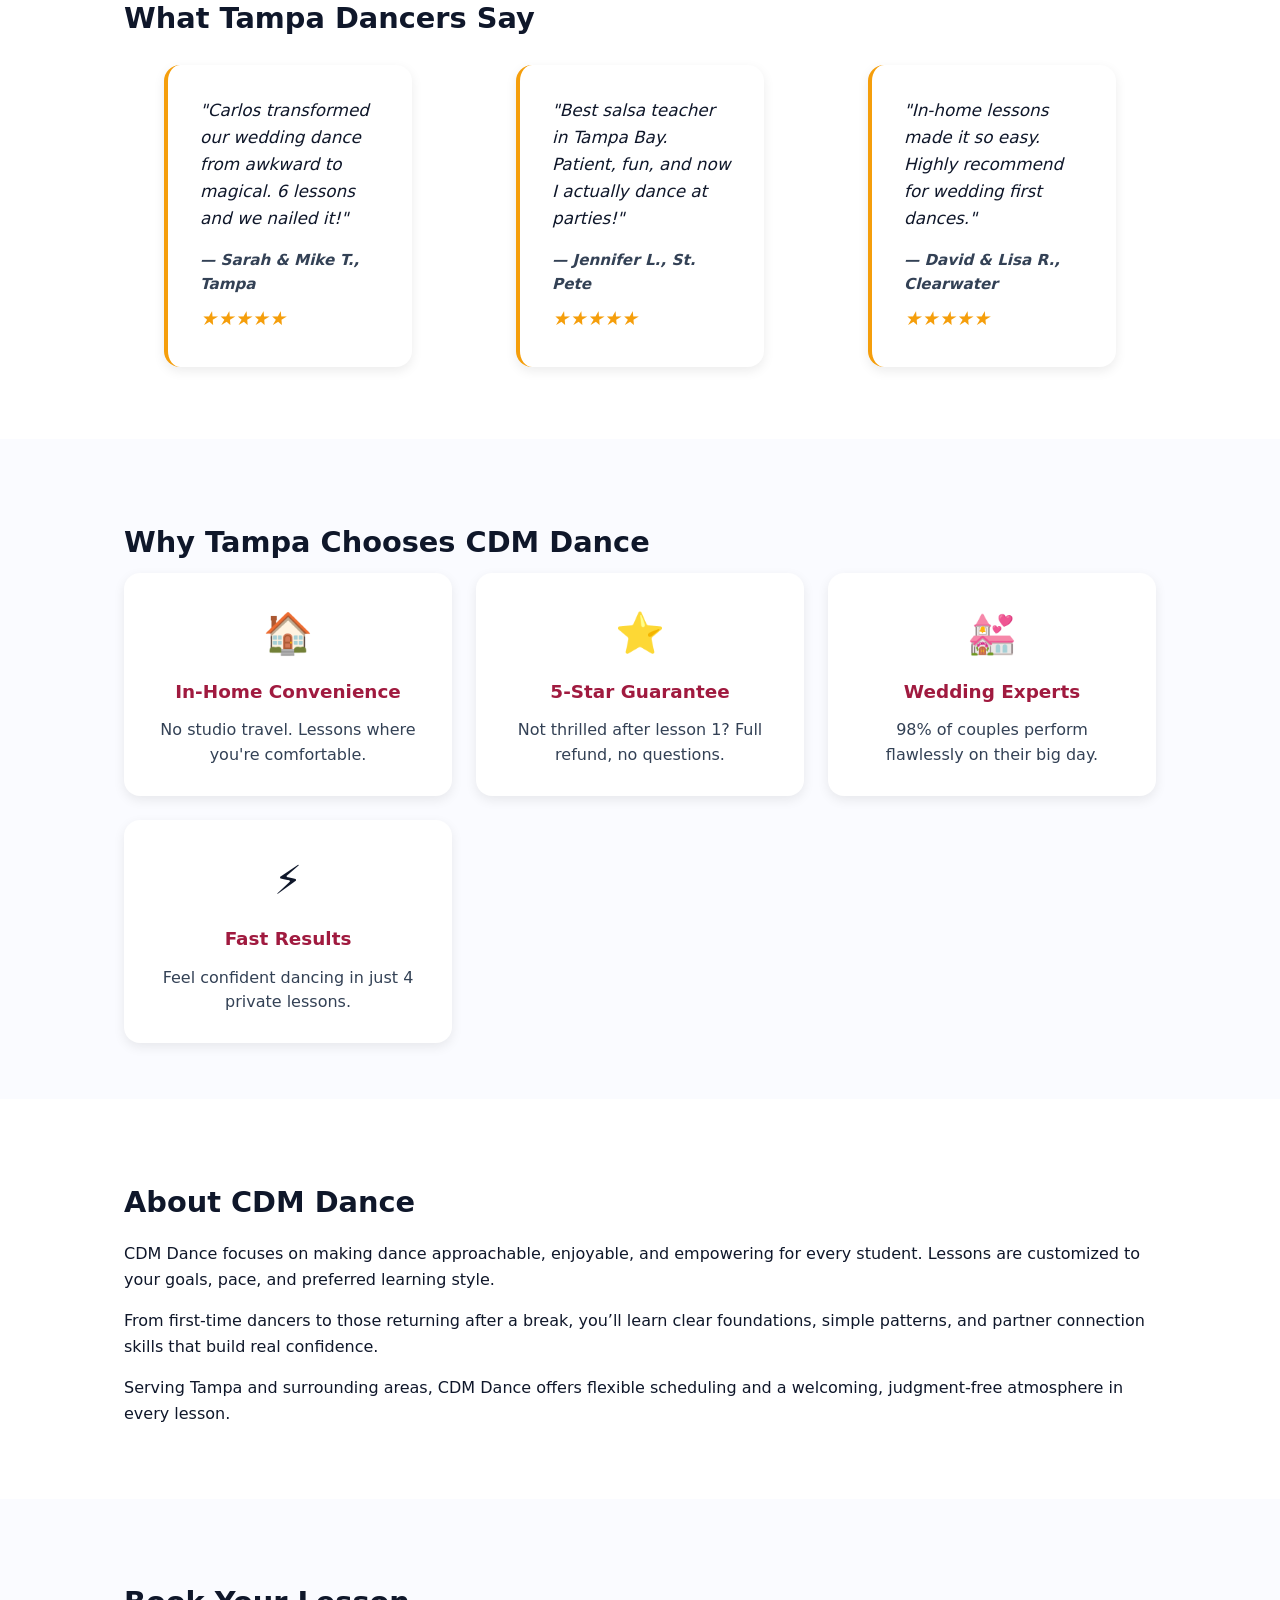
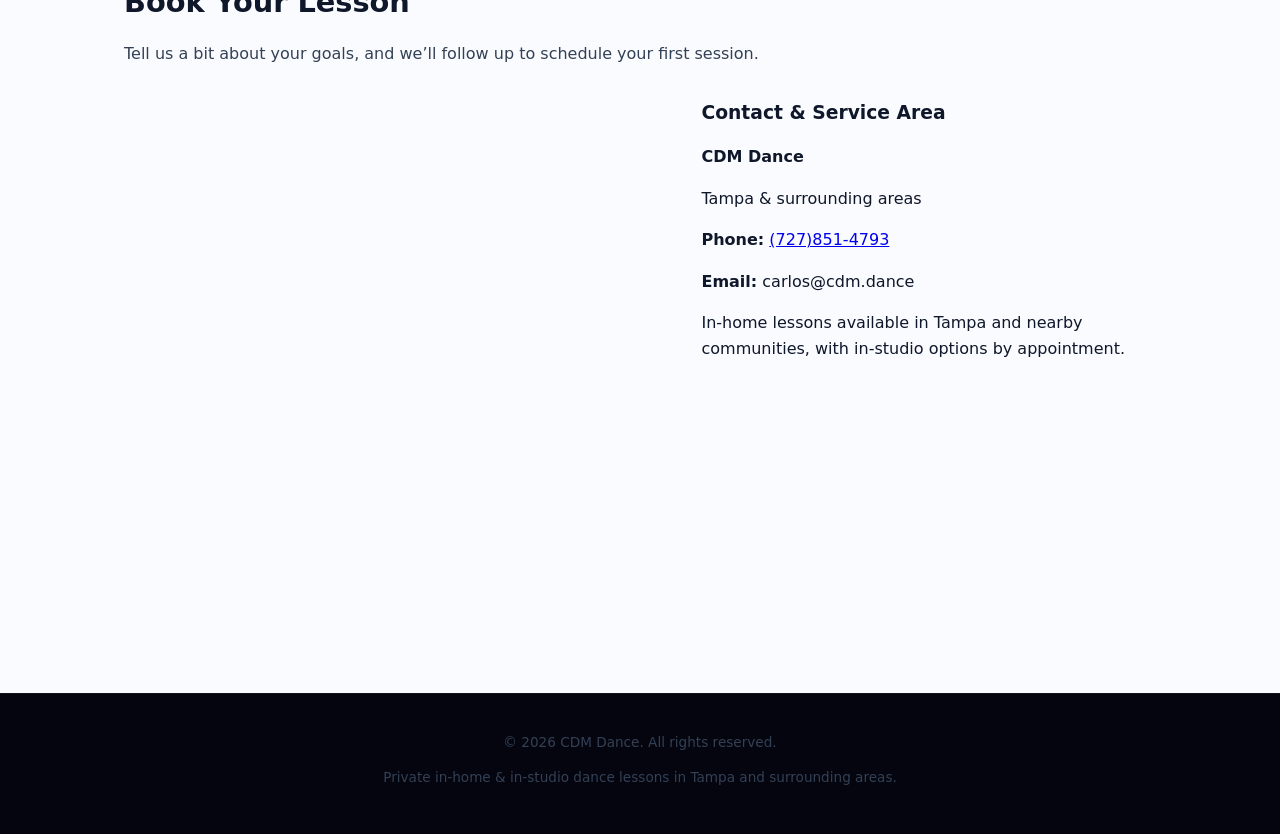
==== commit 24980378: "Add files via upload" ====
--- a/index.html
+++ b/index.html
@@ -277,6 +277,8 @@
     }
   });
 </script>
-<button id="book-now" class="sticky-book">Book Lesson Now</button>
+<button id="book-now" class="sticky-book" onclick="document.getElementById('contact').scrollIntoView({behavior:'smooth'})">
+  📅 Book Now
+</button>
 </body>
 </html>
--- a/styles.css
+++ b/styles.css
@@ -536,22 +536,29 @@
   bottom: 20px;
   right: 20px;
   z-index: 1000;
-  width: 60px;
-  height: 60px;
-  border-radius: 50%;
+  padding: 12px 24px;
+  border-radius: 25px;
   background: var(--primary);
   color: white;
   border: none;
-  font-size: 1rem;
+  font-weight: 600;
   box-shadow: 0 8px 24px rgba(160, 26, 63, 0.4);
   cursor: pointer;
+  font-size: 0.95rem;
+  white-space: nowrap;
+  transition: all 0.3s ease;
+}
+
+.sticky-book:hover {
+  transform: translateY(-2px);
+  box-shadow: 0 12px 32px rgba(160, 26, 63, 0.6);
 }
 
 @media (max-width: 720px) {
   .sticky-book {
     bottom: 15px;
     right: 15px;
-    width: 56px;
-    height: 56px;
-  }
-}
+    padding: 14px 28px;
+    font-size: 1rem;
+  }
+}
--- a/styles.css
+++ b/styles.css
@@ -536,22 +536,29 @@
   bottom: 20px;
   right: 20px;
   z-index: 1000;
-  width: 60px;
-  height: 60px;
-  border-radius: 50%;
+  padding: 12px 24px;
+  border-radius: 25px;
   background: var(--primary);
   color: white;
   border: none;
-  font-size: 1rem;
+  font-weight: 600;
   box-shadow: 0 8px 24px rgba(160, 26, 63, 0.4);
   cursor: pointer;
+  font-size: 0.95rem;
+  white-space: nowrap;
+  transition: all 0.3s ease;
+}
+
+.sticky-book:hover {
+  transform: translateY(-2px);
+  box-shadow: 0 12px 32px rgba(160, 26, 63, 0.6);
 }
 
 @media (max-width: 720px) {
   .sticky-book {
     bottom: 15px;
     right: 15px;
-    width: 56px;
-    height: 56px;
-  }
-}
+    padding: 14px 28px;
+    font-size: 1rem;
+  }
+}
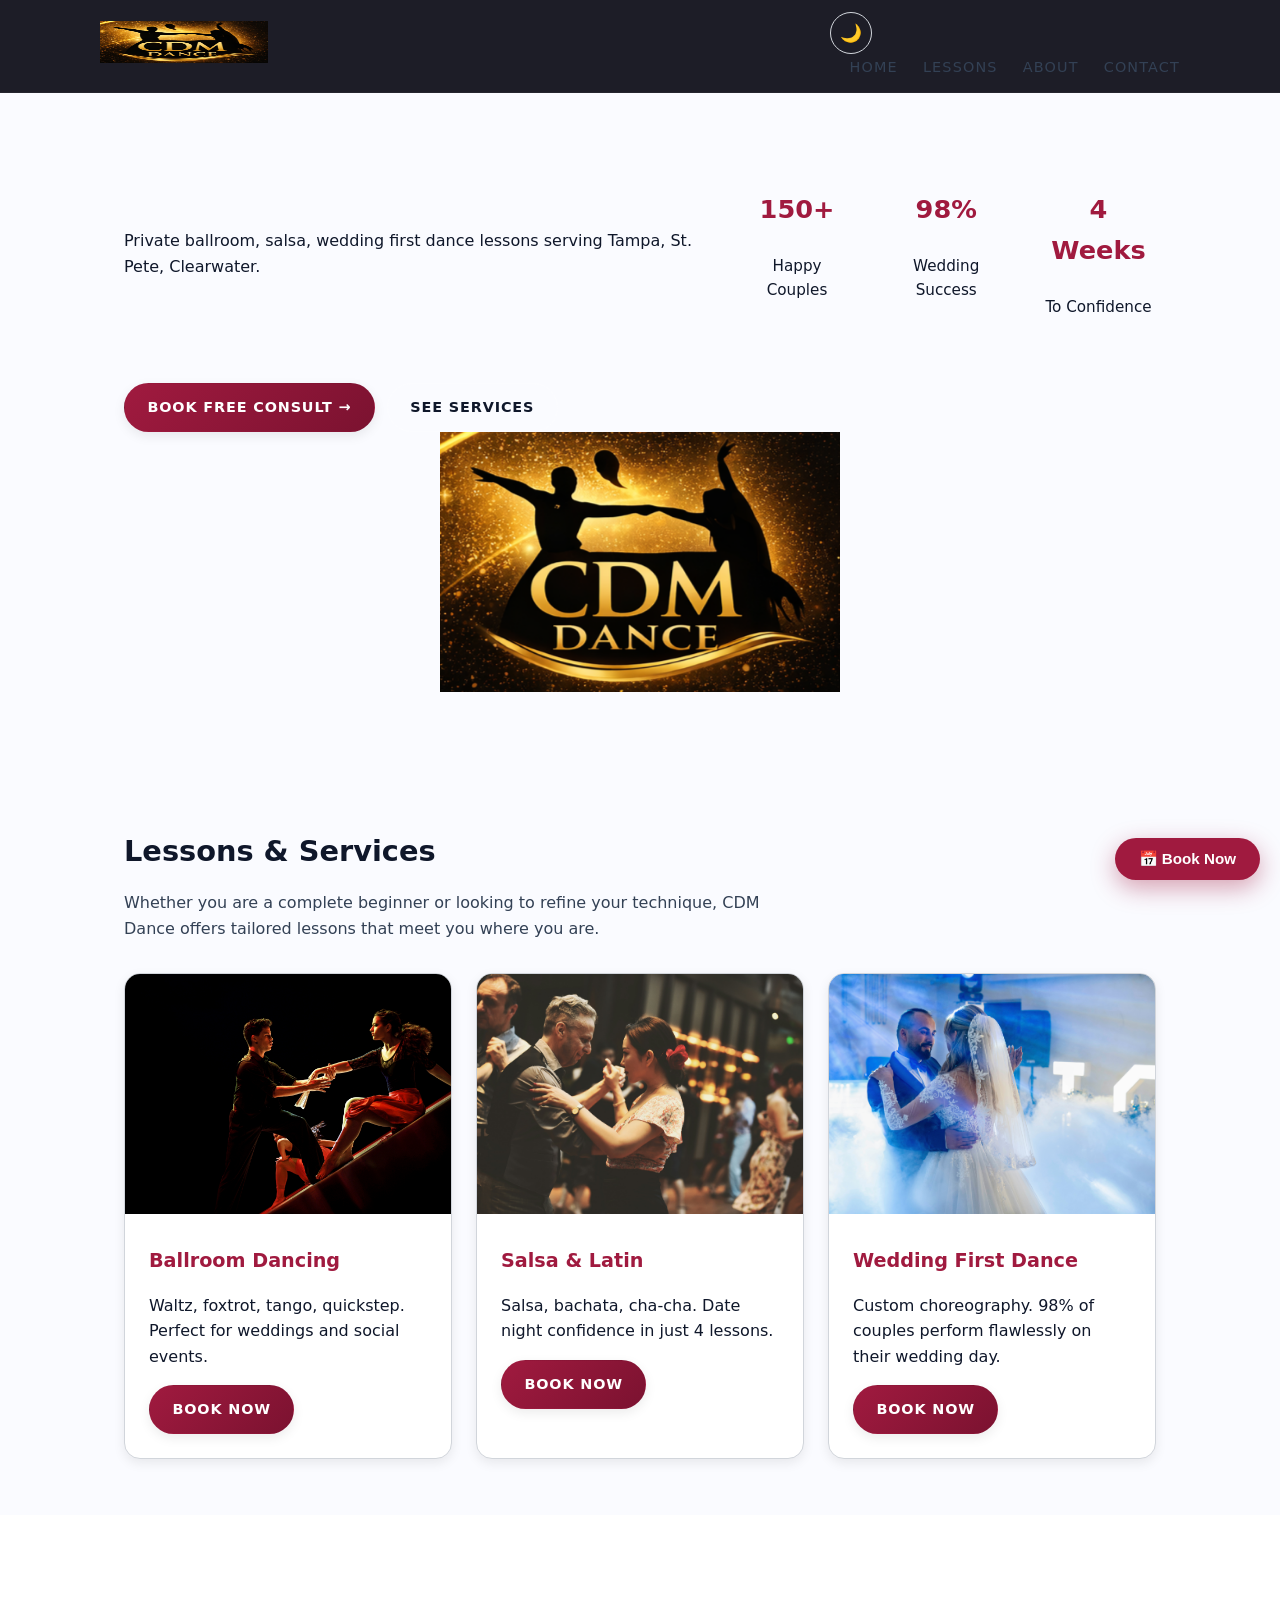
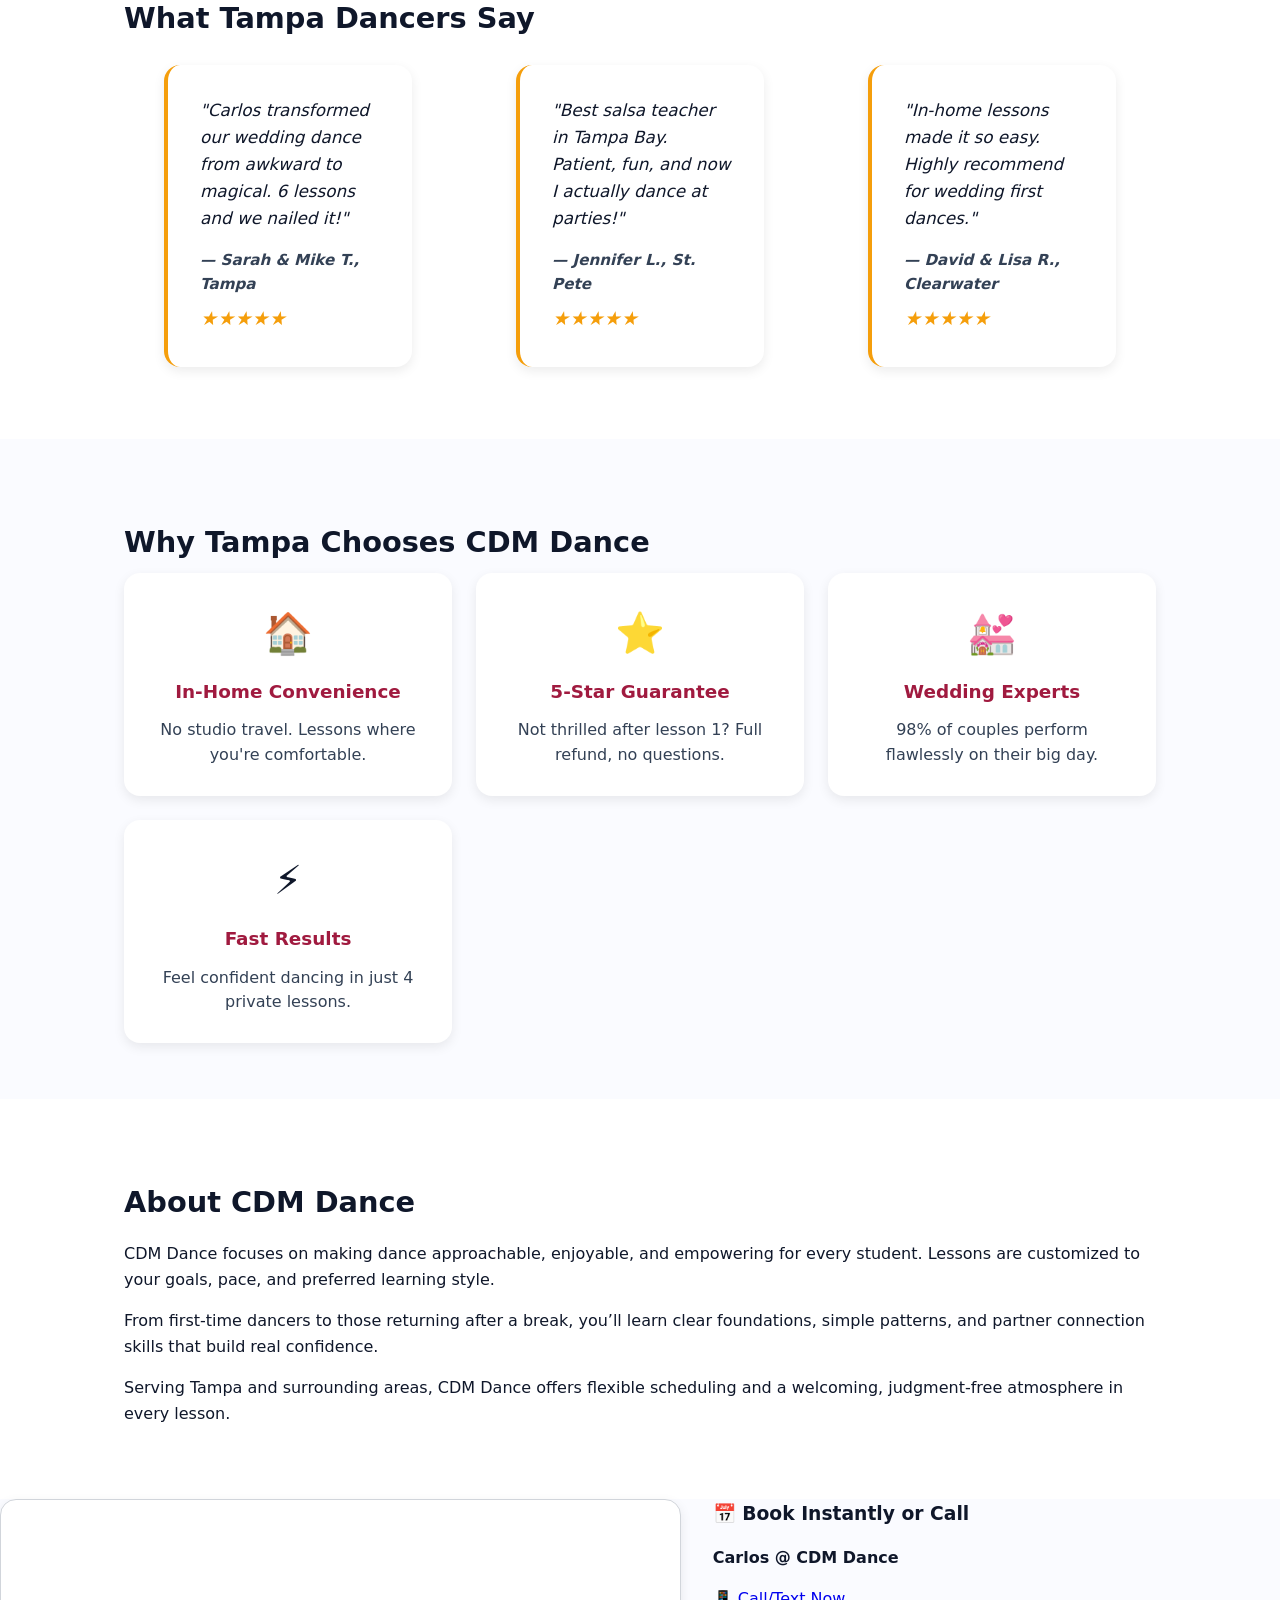
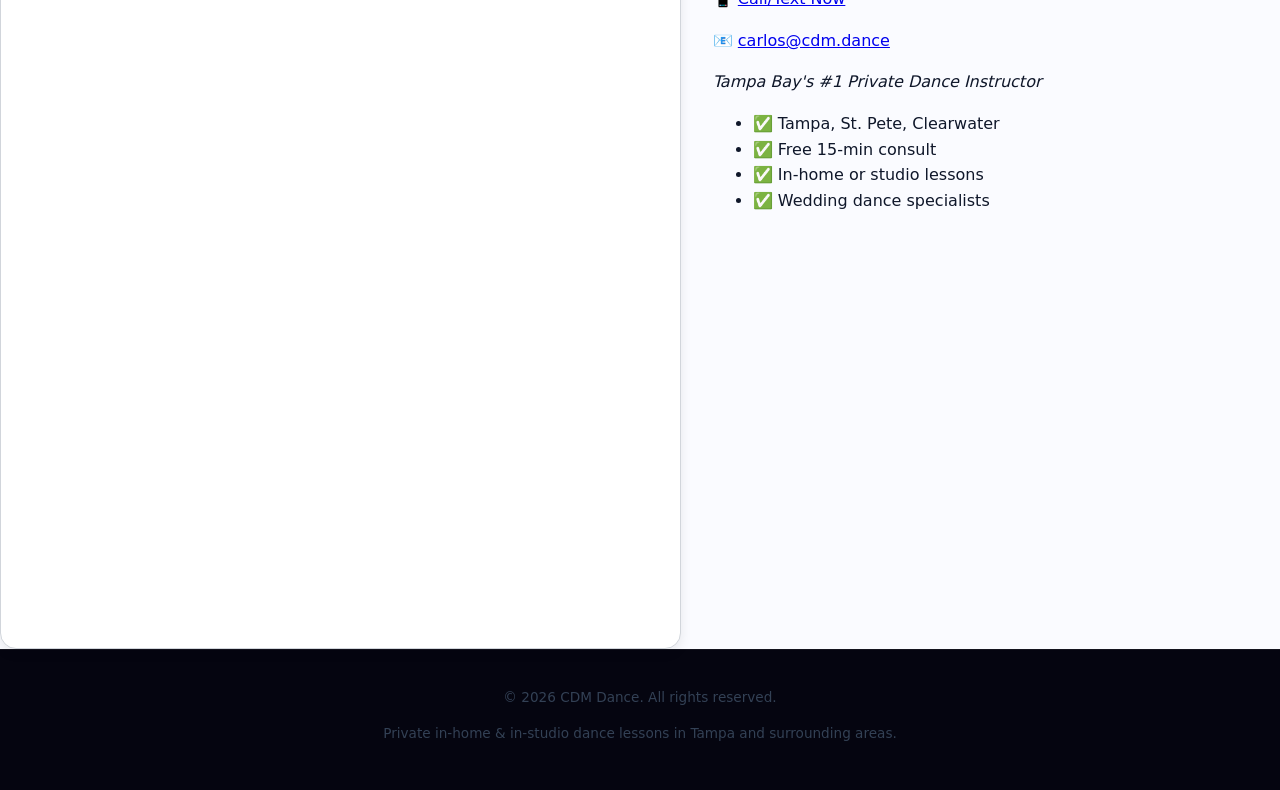
==== commit 1faafdb1: "Add files via upload" ====
--- a/index.html
+++ b/index.html
@@ -191,41 +191,29 @@
     </section>
 
     <!-- Contact -->
-    <section id="contact" class="section">
-      <div class="container">
-        <h2>Book Your Lesson</h2>
-        <p class="section-intro">Tell us a bit about your goals, and we’ll follow up to schedule your first session.</p>
-        <div class="contact-layout">
-         
-    
-    <iframe
-      id="JotFormIFrame-260265611963054"
-      title="Book Your First Dance Lesson"
-      onload="window.parent.scrollTo(0,0)"
-      allowtransparency="true"
-      allow="geolocation; microphone; camera; fullscreen; payment"
-      src="https://form.jotform.com/Mateu_Carlos/book-your-first-dance-lesson"
-      frameborder="0"
-      style="min-width:100%;max-width:100%;height:539px;border:none;"
-      scrolling="no"
-    >
-    </iframe>
-    <script src='https://cdn.jotfor.ms/s/umd/latest/for-form-embed-handler.js'></script>
-    <script>window.jotformEmbedHandler("iframe[id='JotFormIFrame-260265611963054']", "https://form.jotform.com/")</script>
-    
-    
-
-          <div class="contact-details">
-            <h3>Contact & Service Area</h3>
-            <p><strong>CDM Dance</strong></p>
-            <p>Tampa & surrounding areas</p>
-            <p><strong>Phone:</strong> <a href="tel: +17278514793"> (727)851-4793 </a></p>
-            <p><strong>Email:</strong> <span>carlos@cdm.dance</span></p>
-            <p>In-home lessons available in Tampa and nearby communities, with in-studio options by appointment.</p>
-          </div>
-        </div>
-      </div>
-    </section>
+    <div class="contact-layout">
+  <!-- Calendly Booking Widget -->
+  <div class="calendly-embed">
+    <!-- Calendly inline widget begin -->
+    <div class="calendly-inline-widget" data-url="https://calendly.com/carlos-cdm/15min" style="min-width:320px;height:700px;"></div>
+    <script type="text/javascript" src="https://assets.calendly.com/assets/external/widget.js" async></script>
+    <!-- Calendly inline widget end -->
+  </div>
+  
+  <!-- Contact Info Sidebar -->
+  <div class="contact-details">
+    <h3>📅 Book Instantly or Call</h3>
+    <p><strong>Carlos @ CDM Dance</strong></p>
+    <p><strong>📱</strong> <a href="tel:+17278514793">Call/Text Now</a></p>
+    <p><strong>📧</strong> <a href="mailto:carlos@cdm.dance">carlos@cdm.dance</a></p>
+    <p><em>Tampa Bay's #1 Private Dance Instructor</em></p>
+    <ul class="quick-links">
+      <li>✅ Tampa, St. Pete, Clearwater</li>
+      <li>✅ Free 15-min consult</li>
+      <li>✅ In-home or studio lessons</li>
+      <li>✅ Wedding dance specialists</li>
+    </ul>
+  </div>
   </main>
 
   <footer class="site-footer">
--- a/styles.css
+++ b/styles.css
@@ -432,7 +432,24 @@
   border: 1px solid rgba(255, 255, 255, 0.06);
   box-shadow: var(--shadow-soft);
 }
-
+.calendly-embed {
+  background: var(--bg-alt);
+  border-radius: 1rem;
+  padding: 1.5rem;
+  border: 1px solid var(--border);
+  box-shadow: var(--shadow-soft);
+  overflow: hidden;
+}
+
+@media (max-width: 720px) {
+  .calendly-embed {
+    padding: 1rem;
+  }
+  
+  .calendly-inline-widget {
+    height: 650px !important;
+  }
+}
 .contact-form label {
   display: block;
   font-size: 0.85rem;
--- a/styles.css
+++ b/styles.css
@@ -432,7 +432,24 @@
   border: 1px solid rgba(255, 255, 255, 0.06);
   box-shadow: var(--shadow-soft);
 }
-
+.calendly-embed {
+  background: var(--bg-alt);
+  border-radius: 1rem;
+  padding: 1.5rem;
+  border: 1px solid var(--border);
+  box-shadow: var(--shadow-soft);
+  overflow: hidden;
+}
+
+@media (max-width: 720px) {
+  .calendly-embed {
+    padding: 1rem;
+  }
+  
+  .calendly-inline-widget {
+    height: 650px !important;
+  }
+}
 .contact-form label {
   display: block;
   font-size: 0.85rem;
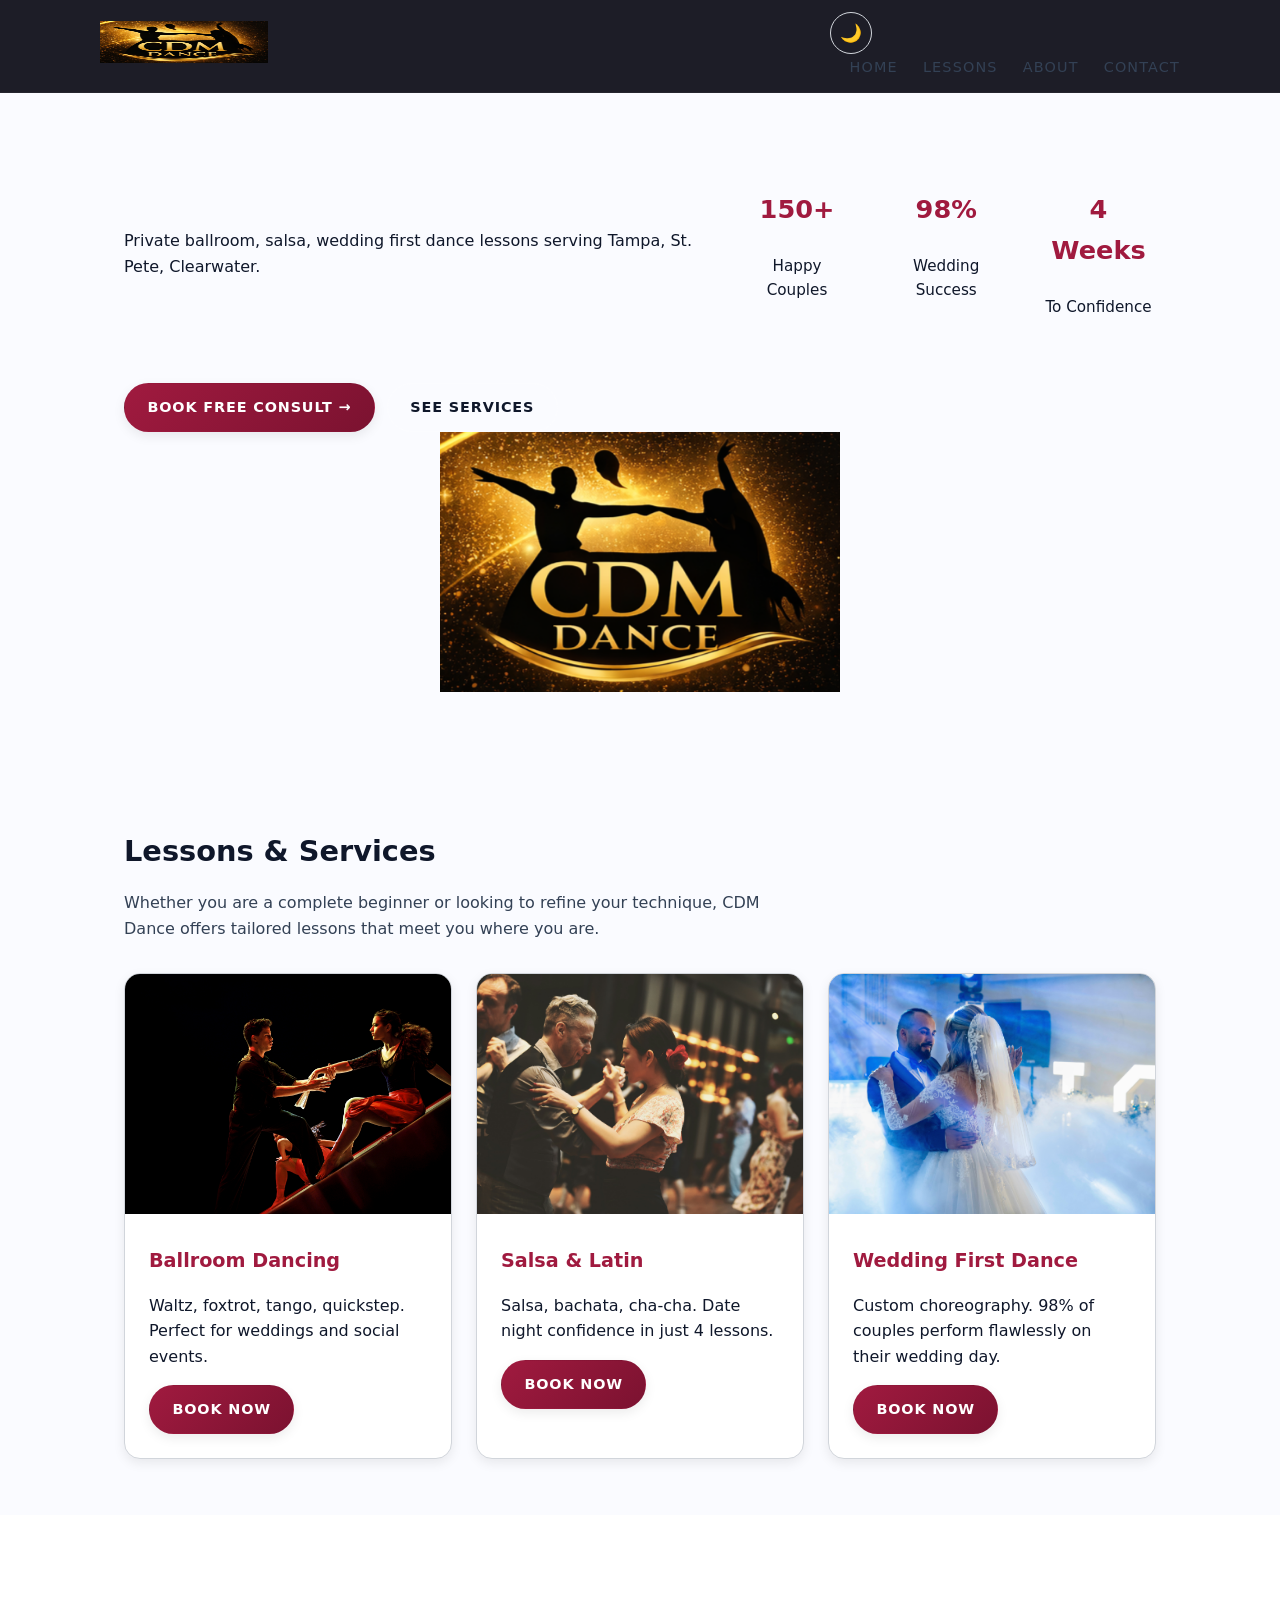
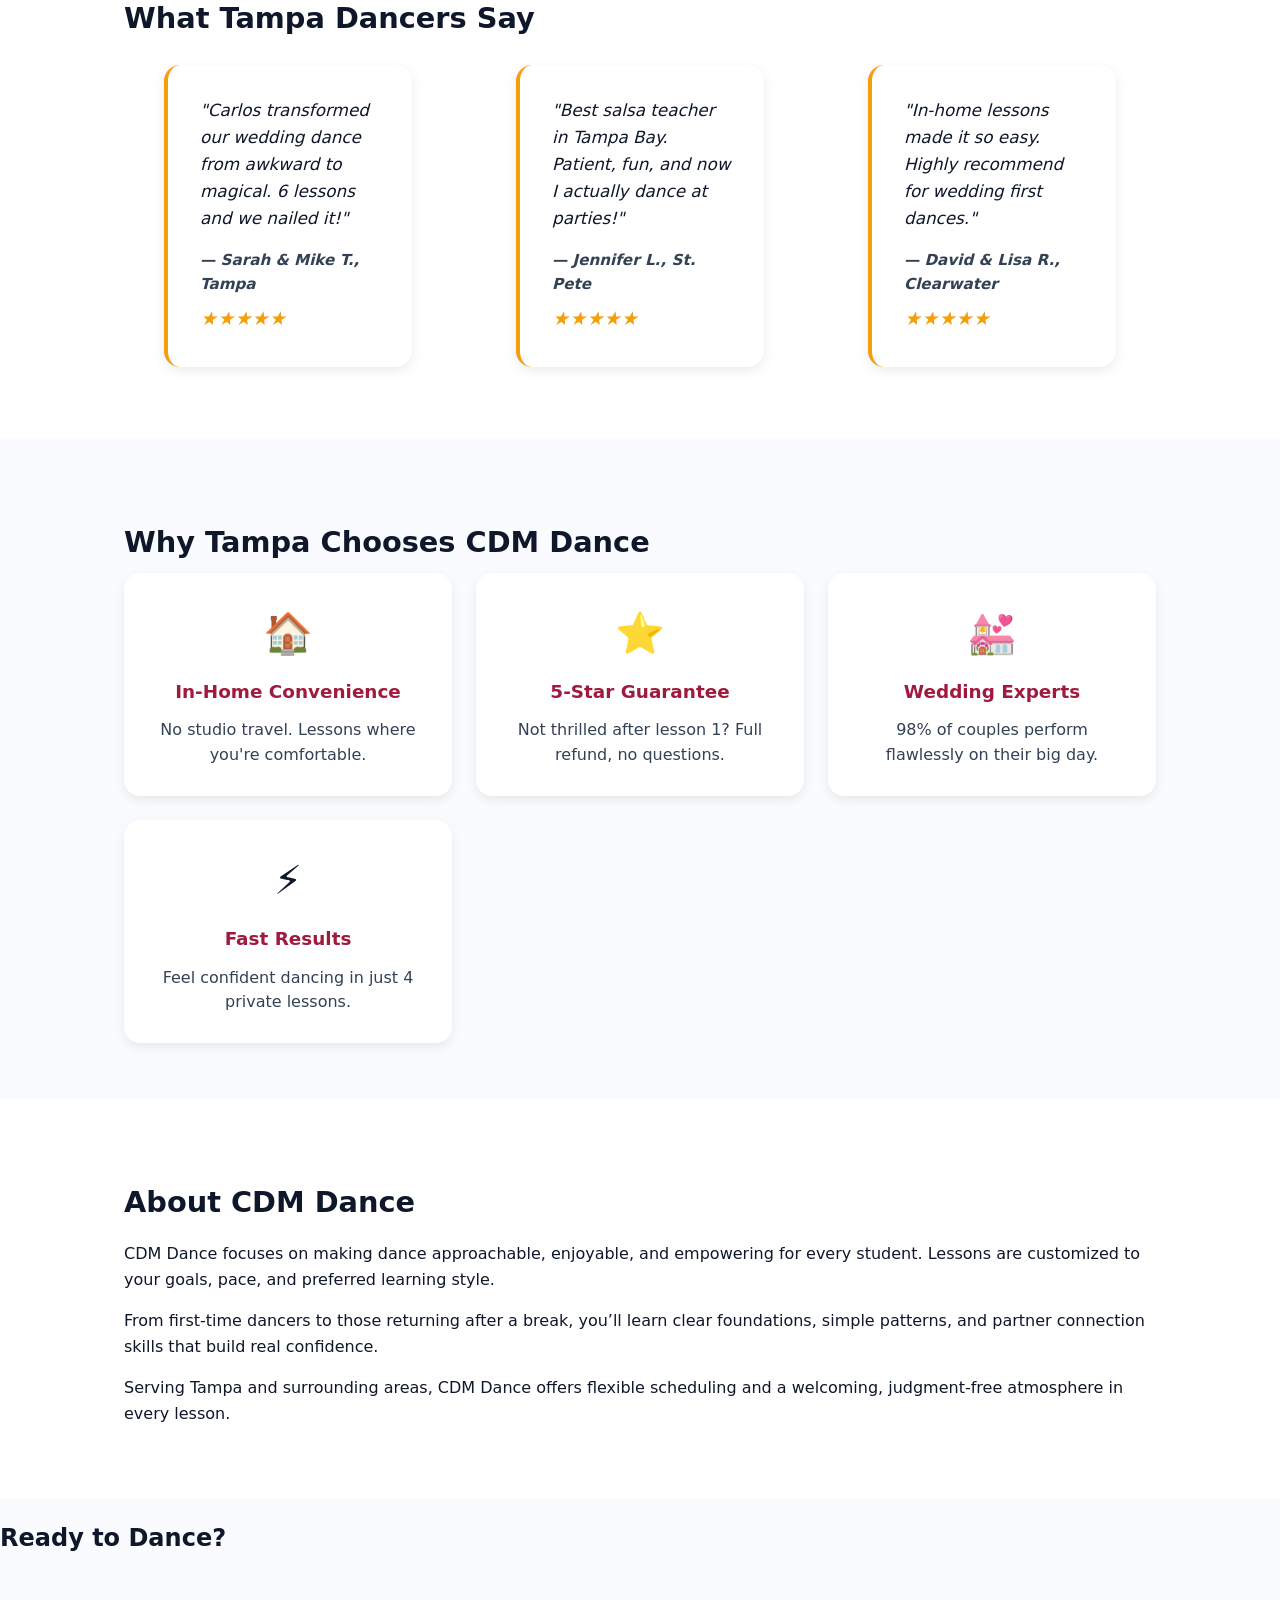
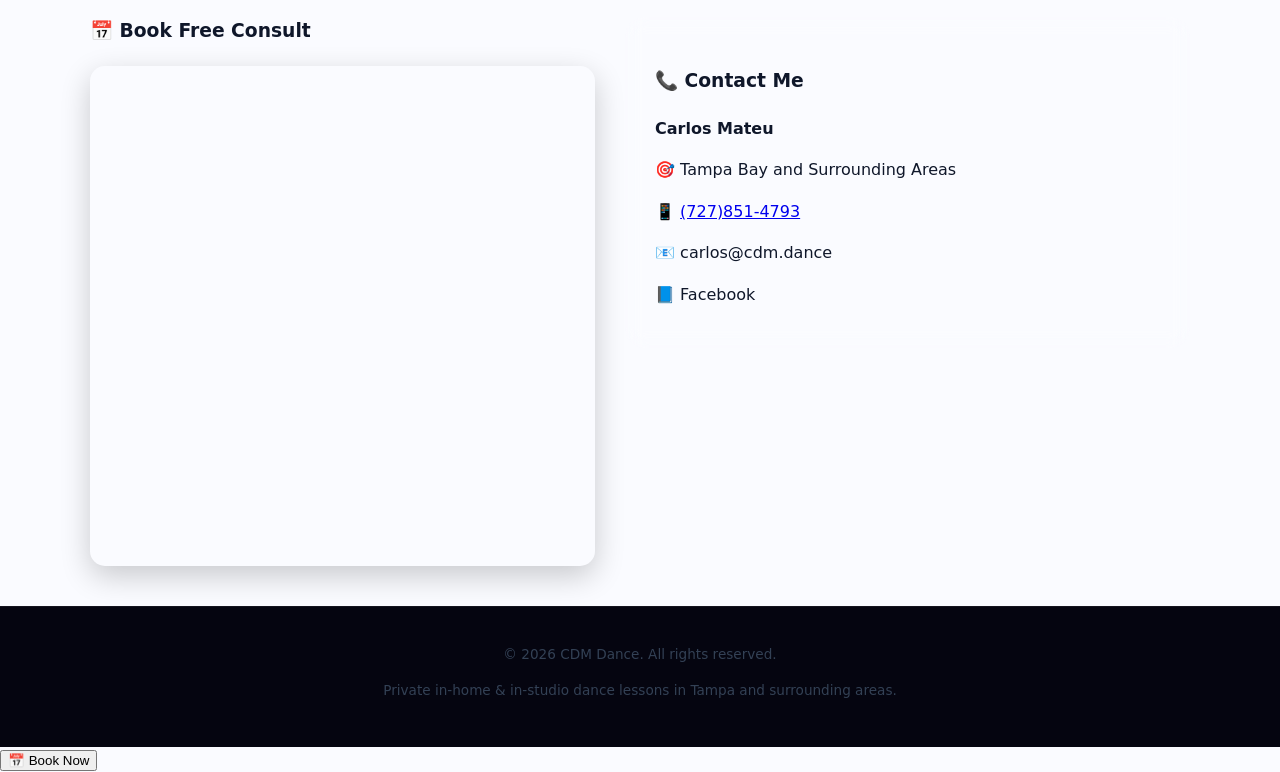
==== commit f29954fe: "Add files via upload" ====
--- a/index.html
+++ b/index.html
@@ -191,30 +191,37 @@
     </section>
 
     <!-- Contact -->
-    <div class="contact-layout">
-  <!-- Calendly Booking Widget -->
-  <div class="calendly-embed">
-    <!-- Calendly inline widget begin -->
-    <div class="calendly-inline-widget" data-url="https://calendly.com/carlos-cdm/15min" style="min-width:320px;height:700px;"></div>
-    <script type="text/javascript" src="https://assets.calendly.com/assets/external/widget.js" async></script>
-    <!-- Calendly inline widget end -->
-  </div>
-  
-  <!-- Contact Info Sidebar -->
-  <div class="contact-details">
-    <h3>📅 Book Instantly or Call</h3>
-    <p><strong>Carlos @ CDM Dance</strong></p>
-    <p><strong>📱</strong> <a href="tel:+17278514793">Call/Text Now</a></p>
-    <p><strong>📧</strong> <a href="mailto:carlos@cdm.dance">carlos@cdm.dance</a></p>
-    <p><em>Tampa Bay's #1 Private Dance Instructor</em></p>
-    <ul class="quick-links">
-      <li>✅ Tampa, St. Pete, Clearwater</li>
-      <li>✅ Free 15-min consult</li>
-      <li>✅ In-home or studio lessons</li>
-      <li>✅ Wedding dance specialists</li>
-    </ul>
-  </div>
-  </main>
+   <section id="contact" class="contact-section">
+  <h2>Ready to Dance?</h2>
+  
+  <div class="contact-container">
+    <!-- LEFT: Calendly (small) -->
+    <div class="calendly-column">
+      <h3>📅 Book Free Consult</h3>
+      <div class="calendly-embed-small">
+        <div class="calendly-inline-widget" 
+             data-url="https://calendly.com/carlos-cdm/15min" 
+             style="min-width:300px;height:500px;">
+        </div>
+        <script src="https://assets.calendly.com/assets/external/widget.js" async></script>
+      </div>
+    </div>
+
+    <!-- RIGHT: Contact Info -->
+    <div class="contact-info">
+      <h3>📞 Contact Me</h3>
+      <p><strong>Carlos Mateu</strong></p>
+      <p>🎯 Tampa Bay and Surrounding Areas</p>
+      <p>📱 <a href="tel:+17278514793" class="phone-link">(727)851-4793</a></p>
+      <p>📧 carlos@cdm.dance</p>
+      <div class="social-links">
+      <a href="https://facebook.com/cdmdance">📘 Facebook</a>
+      </div>
+    </div>
+  </div>
+</section>
+  
+   </main>
 
   <footer class="site-footer">
     <div class="container footer-inner">
@@ -246,7 +253,9 @@
   } else {
     themeToggle.textContent = '🌙';
   }
-  
+  function scrollToCalendly() {
+  document.getElementById('calendly-section').scrollIntoView({behavior: 'smooth'});
+}
   // Toggle theme on click
   themeToggle.addEventListener('click', () => {
     const isDark = html.getAttribute('data-theme') === 'dark';
@@ -265,8 +274,7 @@
     }
   });
 </script>
-<button id="book-now" class="sticky-book" onclick="document.getElementById('contact').scrollIntoView({behavior:'smooth'})">
-  📅 Book Now
+<button class="book-btn" onclick="scrollToCalendly()">📅 Book Now</button>
 </button>
 </body>
 </html>
--- a/styles.css
+++ b/styles.css
@@ -439,6 +439,25 @@
   border: 1px solid var(--border);
   box-shadow: var(--shadow-soft);
   overflow: hidden;
+}
+.calendly-inline-widget * button,
+.calendly-inline-widget .btn-primary,
+.calendly-inline-widget input[type="submit"] {
+  background: var(--primary) !important;
+  border-color: var(--primary) !important;
+  color: white !important;
+  border-radius: 25px !important;
+  padding: 12px 24px !important;
+  font-weight: 600 !important;
+  text-transform: uppercase !important;
+  letter-spacing: 0.5px !important;
+}
+
+.calendly-inline-widget * button:hover,
+.calendly-inline-widget .btn-primary:hover {
+  background: var(--primary-dark) !important;
+  transform: translateY(-1px) !important;
+  box-shadow: 0 8px 24px rgba(160, 26, 63, 0.4) !important;
 }
 
 @media (max-width: 720px) {
@@ -578,4 +597,126 @@
     padding: 14px 28px;
     font-size: 1rem;
   }
+}
+
+/* Perfect Calendly Size */
+.calendly-wrapper {
+    max-width: 600px;
+    margin: 0 auto;
+    padding: 20px 0;
+}
+
+.calendly-embed {
+    width: 100%;
+    max-width: 600px;
+    height: 650px;
+}
+
+.calendly-inline-widget {
+    width: 100% !important;
+    height: 650px !important;
+    min-width: 320px;
+}
+
+/* Mobile perfect */
+@media (max-width: 768px) {
+    .calendly-wrapper {
+        padding: 10px;
+        margin: 0 -10px;
+    }
+    
+    .calendly-embed {
+        height: 700px;
+    }
+}
+
+/* SIDE-BY-SIDE CONTACT */
+.contact-container {
+    display: flex;
+    gap: 30px;
+    max-width: 1100px;
+    margin: 40px auto;
+    align-items: flex-start;
+}
+
+.calendly-column {
+    flex: 1;
+    order: 1;
+}
+
+.contact-info {
+    flex: 1;
+    order: 2;
+    background: rgba(255,255,255,0.1);
+    padding: 30px;
+    border-radius: 20px;
+    margin-top: 20px;
+    backdrop-filter: blur(10px);
+}
+.contact-info h3, .calendly-column h3 {
+    margin-bottom: 20px;
+    color: var(--text-color);
+}
+
+.social-links a {
+    display: block;
+    margin: 10px 0;
+    color: var(--accent-color);
+    text-decoration: none;
+}
+
+/* Mobile stacks vertically */
+@media (max-width: 768px) {
+    .contact-container {
+        flex-direction: column;
+        gap: 30px;
+    }
+    
+    .calendly-embed-small {
+        order: 2; /* Calendly below on mobile */
+    }
+    
+    .contact-info {
+        order: 1;
+        padding: 20px;
+    }
+}
+
+.contact-container {
+    display: flex;
+    gap: 30px;
+    max-width: 1100px;
+    margin: 40px auto;
+    align-items: flex-start;  /* Align tops */
+}
+
+.calendly-column {
+    flex: 1;
+    order: 1;  /* LEFT position */
+}
+
+.contact-info {
+    flex: 1;
+    order: 2;  /* RIGHT position */
+    background: rgba(255,255,255,0.1);
+    padding: 30px;
+    border-radius: 20px;
+    margin-top: 20px;  /* PUSHES DOWN */
+    backdrop-filter: blur(10px);
+}
+
+.calendly-embed-small {
+    width: 100%;
+    height: 500px;
+    border-radius: 15px;
+    overflow: hidden;
+    box-shadow: 0 10px 30px rgba(0,0,0,0.2);
+}
+
+/* MOBILE */
+@media (max-width: 900px) {
+    .contact-container {
+        flex-direction: column;
+        gap: 30px;
+    }
 }
--- a/styles.css
+++ b/styles.css
@@ -439,6 +439,25 @@
   border: 1px solid var(--border);
   box-shadow: var(--shadow-soft);
   overflow: hidden;
+}
+.calendly-inline-widget * button,
+.calendly-inline-widget .btn-primary,
+.calendly-inline-widget input[type="submit"] {
+  background: var(--primary) !important;
+  border-color: var(--primary) !important;
+  color: white !important;
+  border-radius: 25px !important;
+  padding: 12px 24px !important;
+  font-weight: 600 !important;
+  text-transform: uppercase !important;
+  letter-spacing: 0.5px !important;
+}
+
+.calendly-inline-widget * button:hover,
+.calendly-inline-widget .btn-primary:hover {
+  background: var(--primary-dark) !important;
+  transform: translateY(-1px) !important;
+  box-shadow: 0 8px 24px rgba(160, 26, 63, 0.4) !important;
 }
 
 @media (max-width: 720px) {
@@ -578,4 +597,126 @@
     padding: 14px 28px;
     font-size: 1rem;
   }
+}
+
+/* Perfect Calendly Size */
+.calendly-wrapper {
+    max-width: 600px;
+    margin: 0 auto;
+    padding: 20px 0;
+}
+
+.calendly-embed {
+    width: 100%;
+    max-width: 600px;
+    height: 650px;
+}
+
+.calendly-inline-widget {
+    width: 100% !important;
+    height: 650px !important;
+    min-width: 320px;
+}
+
+/* Mobile perfect */
+@media (max-width: 768px) {
+    .calendly-wrapper {
+        padding: 10px;
+        margin: 0 -10px;
+    }
+    
+    .calendly-embed {
+        height: 700px;
+    }
+}
+
+/* SIDE-BY-SIDE CONTACT */
+.contact-container {
+    display: flex;
+    gap: 30px;
+    max-width: 1100px;
+    margin: 40px auto;
+    align-items: flex-start;
+}
+
+.calendly-column {
+    flex: 1;
+    order: 1;
+}
+
+.contact-info {
+    flex: 1;
+    order: 2;
+    background: rgba(255,255,255,0.1);
+    padding: 30px;
+    border-radius: 20px;
+    margin-top: 20px;
+    backdrop-filter: blur(10px);
+}
+.contact-info h3, .calendly-column h3 {
+    margin-bottom: 20px;
+    color: var(--text-color);
+}
+
+.social-links a {
+    display: block;
+    margin: 10px 0;
+    color: var(--accent-color);
+    text-decoration: none;
+}
+
+/* Mobile stacks vertically */
+@media (max-width: 768px) {
+    .contact-container {
+        flex-direction: column;
+        gap: 30px;
+    }
+    
+    .calendly-embed-small {
+        order: 2; /* Calendly below on mobile */
+    }
+    
+    .contact-info {
+        order: 1;
+        padding: 20px;
+    }
+}
+
+.contact-container {
+    display: flex;
+    gap: 30px;
+    max-width: 1100px;
+    margin: 40px auto;
+    align-items: flex-start;  /* Align tops */
+}
+
+.calendly-column {
+    flex: 1;
+    order: 1;  /* LEFT position */
+}
+
+.contact-info {
+    flex: 1;
+    order: 2;  /* RIGHT position */
+    background: rgba(255,255,255,0.1);
+    padding: 30px;
+    border-radius: 20px;
+    margin-top: 20px;  /* PUSHES DOWN */
+    backdrop-filter: blur(10px);
+}
+
+.calendly-embed-small {
+    width: 100%;
+    height: 500px;
+    border-radius: 15px;
+    overflow: hidden;
+    box-shadow: 0 10px 30px rgba(0,0,0,0.2);
+}
+
+/* MOBILE */
+@media (max-width: 900px) {
+    .contact-container {
+        flex-direction: column;
+        gap: 30px;
+    }
 }
